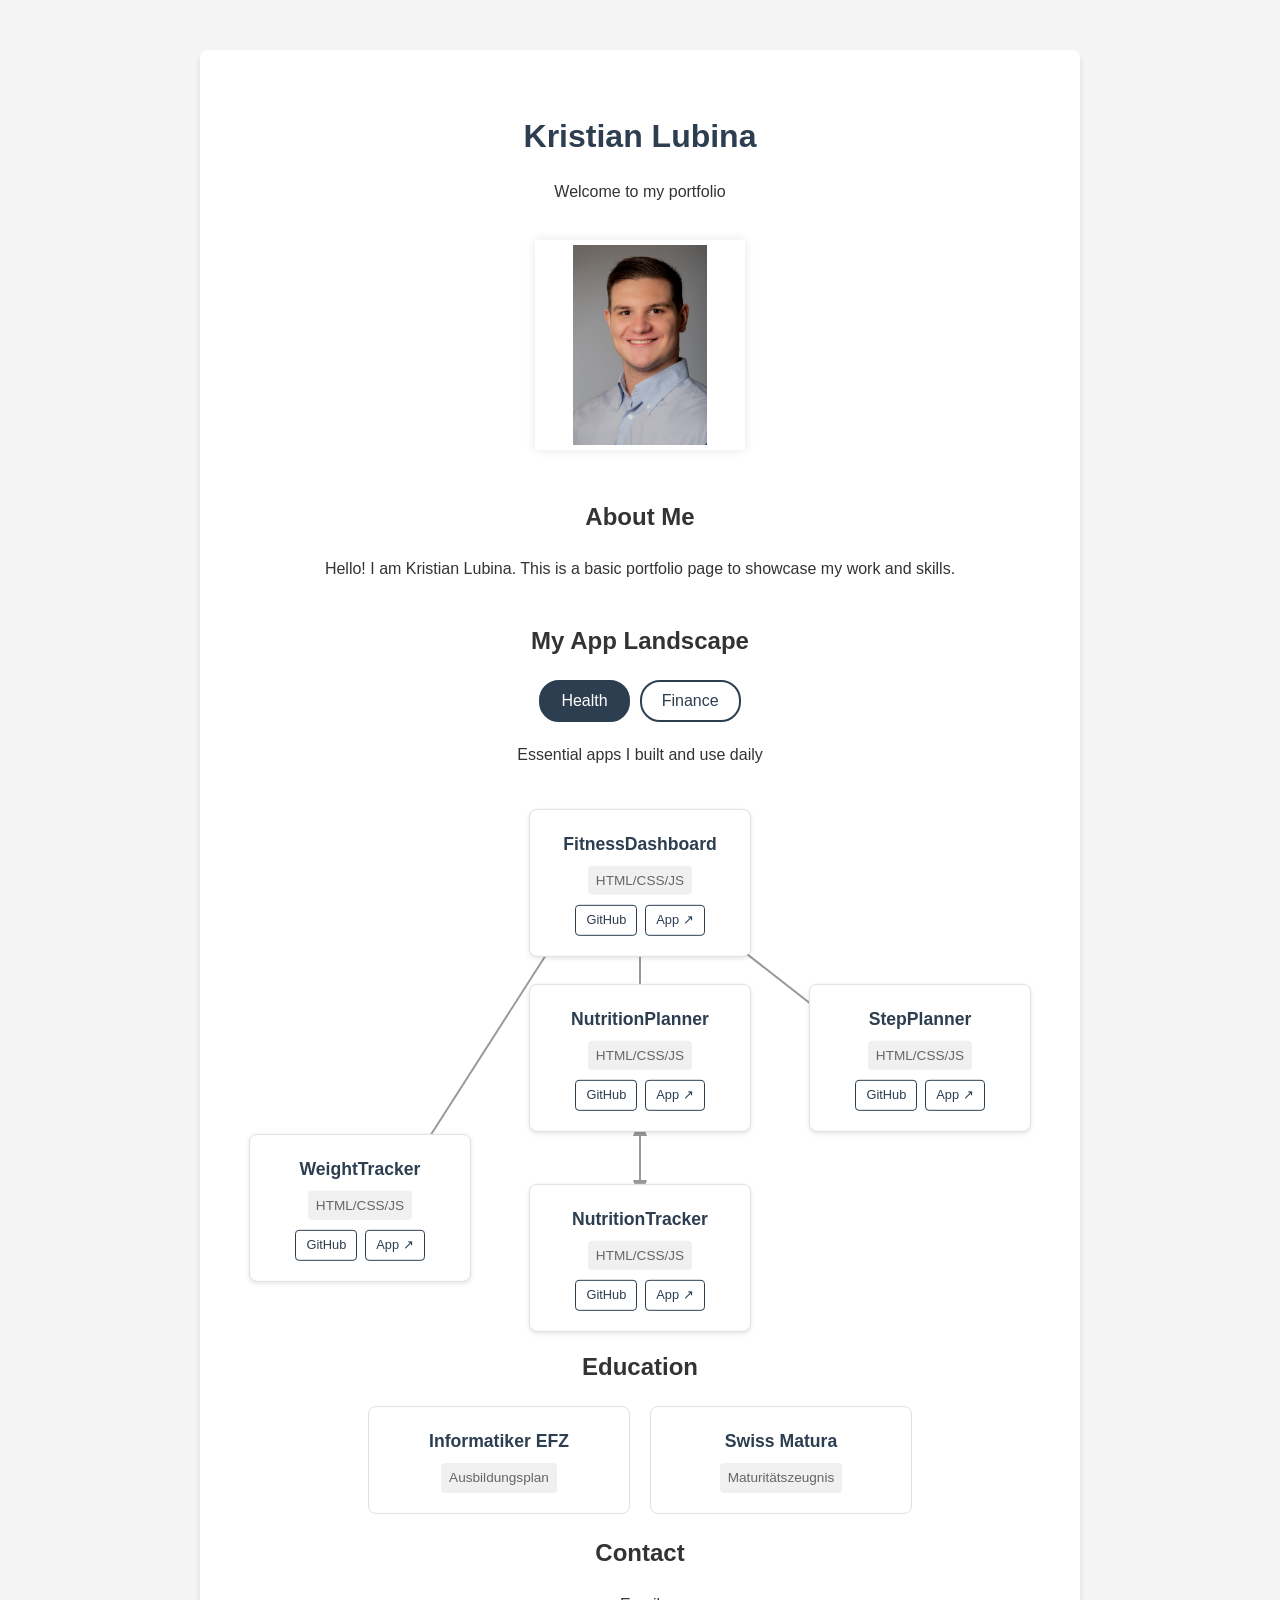
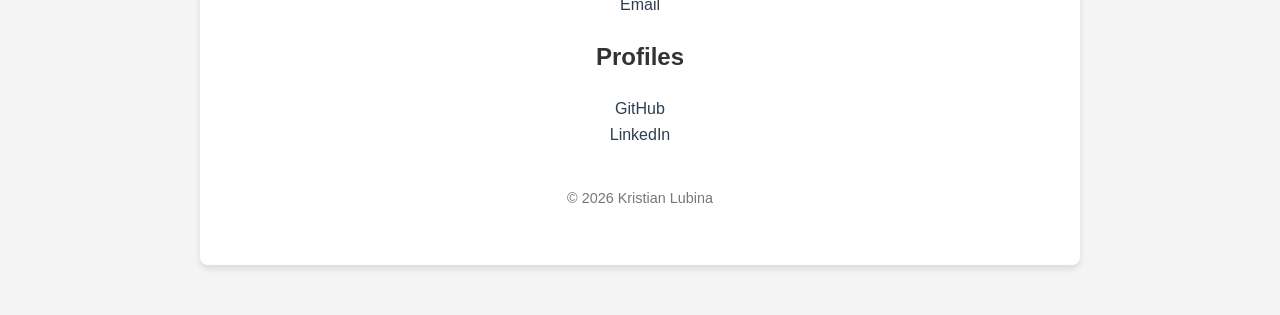
==== index.html @ 51b6e5b3 "Add card link buttons and styles Replace anchor-wrapped app cards with static .app-card containers a" ====
<!DOCTYPE html>
<html lang="en">

<head>
    <meta charset="UTF-8">
    <meta name="viewport" content="width=device-width, initial-scale=1.0">
    <title>Kristian Lubina - Portfolio</title>
    <link rel="stylesheet" href="style.css">
</head>

<body>

    <div class="container">
        <header>
            <h1>Kristian Lubina</h1>
            <p>Welcome to my portfolio</p>
        </header>

        <img src="Kristian Lubina.jpg" alt="Kristian Lubina" class="profile-img">

        <section class="content">
            <h2>About Me</h2>
            <p>
                Hello! I am Kristian Lubina. This is a basic portfolio page to showcase my work and skills.
            </p>
        </section>

        <section class="app-landscape">
            <h2>My App Landscape</h2>

            <!-- Toggle Buttons -->
            <div class="landscape-toggle">
                <button class="toggle-btn active" onclick="switchLandscape('health')">Health</button>
                <button class="toggle-btn" onclick="switchLandscape('finance')">Finance</button>
            </div>

            <!-- Health Landscape -->
            <div id="health-landscape" class="landscape-content active">
                <p>Essential apps I built and use daily</p>
                <div class="app-network-map">
                    <svg class="network-lines" width="100%" height="100%" xmlns="http://www.w3.org/2000/svg">
                        <defs>
                            <marker id="arrowhead" markerWidth="10" markerHeight="7" refX="9" refY="3.5" orient="auto">
                                <polygon points="0 0, 10 3.5, 0 7" fill="#999" />
                            </marker>
                            <marker id="arrowhead-reverse" markerWidth="10" markerHeight="7" refX="1" refY="3.5"
                                orient="auto">
                                <polygon points="10 0, 0 3.5, 10 7" fill="#999" />
                            </marker>
                        </defs>
                        <!-- WeightTracker (Left Bottom) to FitnessDashboard (Top Center) -->
                        <line x1="20%" y1="75%" x2="40%" y2="25%" stroke="#999" stroke-width="2"
                            marker-end="url(#arrowhead)" />

                        <!-- NutritionTracker (Center Bottom) to NutritionPlanner (Center Middle) -->
                        <line x1="50%" y1="78%" x2="50%" y2="62%" stroke="#999" stroke-width="2"
                            marker-start="url(#arrowhead-reverse)" marker-end="url(#arrowhead)" />

                        <!-- NutritionPlanner (Center Middle) to FitnessDashboard (Top Center) -->
                        <line x1="50%" y1="40%" x2="50%" y2="25%" stroke="#999" stroke-width="2"
                            marker-end="url(#arrowhead)" />

                        <!-- StepPlanner (Right Middle) to FitnessDashboard (Top Center) -->
                        <line x1="80%" y1="50%" x2="60%" y2="25%" stroke="#999" stroke-width="2"
                            marker-end="url(#arrowhead)" />
                    </svg>

                    <div class="app-card pos-fitness">
                        <h3>FitnessDashboard</h3>
                        <span>HTML/CSS/JS</span>
                        <div class="card-links">
                            <a href="https://github.com/KLubina/FitnessDashboard" target="_blank">GitHub</a>
                            <a href="https://klubina.github.io/FitnessDashboard/" target="_blank">App ↗</a>
                        </div>
                    </div>
                    <div class="app-card pos-nutrition-planner">
                        <h3>NutritionPlanner</h3>
                        <span>HTML/CSS/JS</span>
                        <div class="card-links">
                            <a href="https://github.com/KLubina/NutritionPlanner" target="_blank">GitHub</a>
                            <a href="https://klubina.github.io/NutritionPlanner/" target="_blank">App ↗</a>
                        </div>
                    </div>
                    <div class="app-card pos-step-planner">
                        <h3>StepPlanner</h3>
                        <span>HTML/CSS/JS</span>
                        <div class="card-links">
                            <a href="https://github.com/KLubina/StepPlanner" target="_blank">GitHub</a>
                            <a href="https://klubina.github.io/StepPlanner/" target="_blank">App ↗</a>
                        </div>
                    </div>
                    <div class="app-card pos-weight-tracker">
                        <h3>WeightTracker</h3>
                        <span>HTML/CSS/JS</span>
                        <div class="card-links">
                            <a href="https://github.com/KLubina/WeightTracker" target="_blank">GitHub</a>
                            <a href="https://klubina.github.io/WeightTracker/" target="_blank">App ↗</a>
                        </div>
                    </div>
                    <div class="app-card pos-nutrition-tracker">
                        <h3>NutritionTracker</h3>
                        <span>HTML/CSS/JS</span>
                        <div class="card-links">
                            <a href="https://github.com/KLubina/NutritionTracker" target="_blank">GitHub</a>
                            <a href="https://klubina.github.io/NutritionTracker/" target="_blank">App ↗</a>
                        </div>
                    </div>
                </div>
            </div>

            <!-- Finance Landscape -->
            <div id="finance-landscape" class="landscape-content">
                <p>Coming soon...</p>
                <div class="app-network-map">
                    <!-- Placeholder map for Finance -->
                    <div class="finance-placeholder" style="text-align: center; padding-top: 100px;">
                        <p>Finance apps will be displayed here.</p>
                    </div>
                </div>
            </div>

        </section>

        <script>
            function switchLandscape(type) {
                // Update buttons
                const buttons = document.querySelectorAll('.toggle-btn');
                buttons.forEach(btn => btn.classList.remove('active'));

                // Find the clicked button based on the text or some other attribute if needed, 
                // but since we pass 'type', we can just find which button triggered it.
                // A simpler way is to use event.target if passed, but let's just update all content first.

                // Update content visibility
                document.querySelectorAll('.landscape-content').forEach(content => {
                    content.classList.remove('active');
                });

                if (type === 'health') {
                    document.getElementById('health-landscape').classList.add('active');
                    buttons[0].classList.add('active'); // First button is Health
                } else if (type === 'finance') {
                    document.getElementById('finance-landscape').classList.add('active');
                    buttons[1].classList.add('active'); // Second button is Finance
                }
            }
        </script>

        <section class="education">
            <h2>Education</h2>
            <div class="apps-grid">
                <a href="efz.html" target="_blank" class="app-card">
                    <h3>Informatiker EFZ</h3>
                    <span>Ausbildungsplan</span>
                </a>
                <a href="matura.html" target="_blank" class="app-card">
                    <h3>Swiss Matura</h3>
                    <span>Maturitätszeugnis</span>
                </a>
            </div>
        </section>

        <section class="contact">
            <h2>Contact</h2>
            <p>
                <a href="mailto:lubina.kristian@outlook.com">Email</a>
            </p>
        </section>

        <section class="profiles">
            <h2>Profiles</h2>
            <p>
                <a href="https://github.com/KLubina" target="_blank">GitHub</a><br>
                <a href="https://www.linkedin.com/in/kristian-lubina/" target="_blank">LinkedIn</a>
            </p>
        </section>

        <footer>
            <p>&copy; 2026 Kristian Lubina</p>
        </footer>
    </div>

</body>

</html>
---- style.css ----
body {
  font-family: "Segoe UI", Tahoma, Geneva, Verdana, sans-serif;
  margin: 0;
  padding: 0;
  box-sizing: border-box;
  background-color: #f4f4f4;
  color: #333;
  line-height: 1.6;
}

.container {
  max-width: 800px;
  margin: 50px auto;
  background: white;
  padding: 40px;
  border-radius: 8px;
  box-shadow: 0 4px 6px rgba(0, 0, 0, 0.1);
  text-align: center;
}

header h1 {
  margin-bottom: 10px;
  color: #2c3e50;
}

.profile-img {
  width: 200px;
  height: 200px;
  object-fit: contain;
  margin: 20px 0;
  border: 5px solid #fff;
  box-shadow: 0 0 10px rgba(0, 0, 0, 0.1);
}

.content {
  margin-top: 20px;
}

.contact {
  margin-top: 20px;
}

.profiles {
  margin-top: 20px;
}

.contact a,
.profiles a {
  color: #2c3e50;
  text-decoration: none;
}

.contact a:hover,
.profiles a:hover {
  text-decoration: underline;
}

footer {
  margin-top: 40px;
  font-size: 0.9em;
  color: #777;
}

/* App Landscape Styles */
.app-landscape,
.education {
  margin-top: 40px;
}

.apps-grid {
  display: flex;
  flex-wrap: wrap;
  justify-content: center;
  gap: 20px;
  margin-top: 20px;
}

.app-card {
  background: #fff;
  border: 1px solid #e0e0e0;
  border-radius: 8px;
  padding: 20px;
  width: 220px;
  text-decoration: none;
  color: inherit;
  transition:
    transform 0.2s,
    box-shadow 0.2s;
  display: flex;
  flex-direction: column;
  align-items: center;
  justify-content: center;
}

.app-card h3 {
  margin: 0 0 8px 0;
  font-size: 1.1em;
  color: #2c3e50;
}

.app-card span {
  font-size: 0.85em;
  color: #666;
  background-color: #f0f0f0;
  padding: 4px 8px;
  border-radius: 4px;
}

.card-links {
  display: flex;
  gap: 8px;
  margin-top: 10px;
}

.card-links a {
  font-size: 0.8em;
  padding: 4px 10px;
  border-radius: 4px;
  text-decoration: none;
  border: 1px solid #2c3e50;
  color: #2c3e50;
  transition: background-color 0.2s, color 0.2s;
}

.card-links a:hover {
  background-color: #2c3e50;
  color: white;
}

/* Network Map Styles */
.app-network-map {
  position: relative;
  width: 100%;
  height: 500px; /* Fixed height for absolute positioning on desktop */
  margin: 40px auto;
}

.network-lines {
  position: absolute;
  top: 0;
  left: 0;
  width: 100%;
  height: 100%;
  z-index: 1;
  pointer-events: none;
}

/* Override app-card position for map context only */
.app-network-map .app-card {
  position: absolute;
  z-index: 2;
  width: 180px; /* Slightly smaller to fit layout */
  background: white; /* Important to hide lines behind */
  box-shadow: 0 2px 5px rgba(0, 0, 0, 0.1);
}

.pos-fitness {
  top: 15%;
  left: 50%;
  transform: translate(-50%, -50%);
}

.pos-nutrition-planner {
  top: 50%;
  left: 50%;
  transform: translate(-50%, -50%);
}

.pos-step-planner {
  top: 50%;
  left: 85%;
  transform: translate(-50%, -50%);
}

.pos-weight-tracker {
  top: 80%;
  left: 15%;
  transform: translate(-50%, -50%);
}

.pos-nutrition-tracker {
  top: 90%;
  left: 50%;
  transform: translate(-50%, -50%);
}

/* Toggle Controls */
.landscape-toggle {
  display: flex;
  justify-content: center;
  gap: 10px;
  margin-bottom: 20px;
}

.toggle-btn {
  padding: 10px 20px;
  border: 2px solid #2c3e50;
  background-color: transparent;
  color: #2c3e50;
  font-size: 1rem;
  cursor: pointer;
  border-radius: 20px;
  transition: all 0.3s ease;
}

.toggle-btn:hover {
  background-color: #f0f0f0;
}

.toggle-btn.active {
  background-color: #2c3e50;
  color: white;
}

/* Landscape Content Visibility */
.landscape-content {
  display: none;
  animation: fadeIn 0.5s;
}

.landscape-content.active {
  display: block;
}

@keyframes fadeIn {
  from {
    opacity: 0;
  }
  to {
    opacity: 1;
  }
}

/* Mobile Responsive Adjustments */
@media (max-width: 768px) {
  .app-network-map {
    height: auto;
    display: flex;
    flex-direction: column;
    gap: 20px;
    align-items: center;
  }

  .network-lines {
    display: none;
  }

  .app-network-map .app-card {
    position: static;
    transform: none;
    width: 100%;
    max-width: 280px;
  }
}
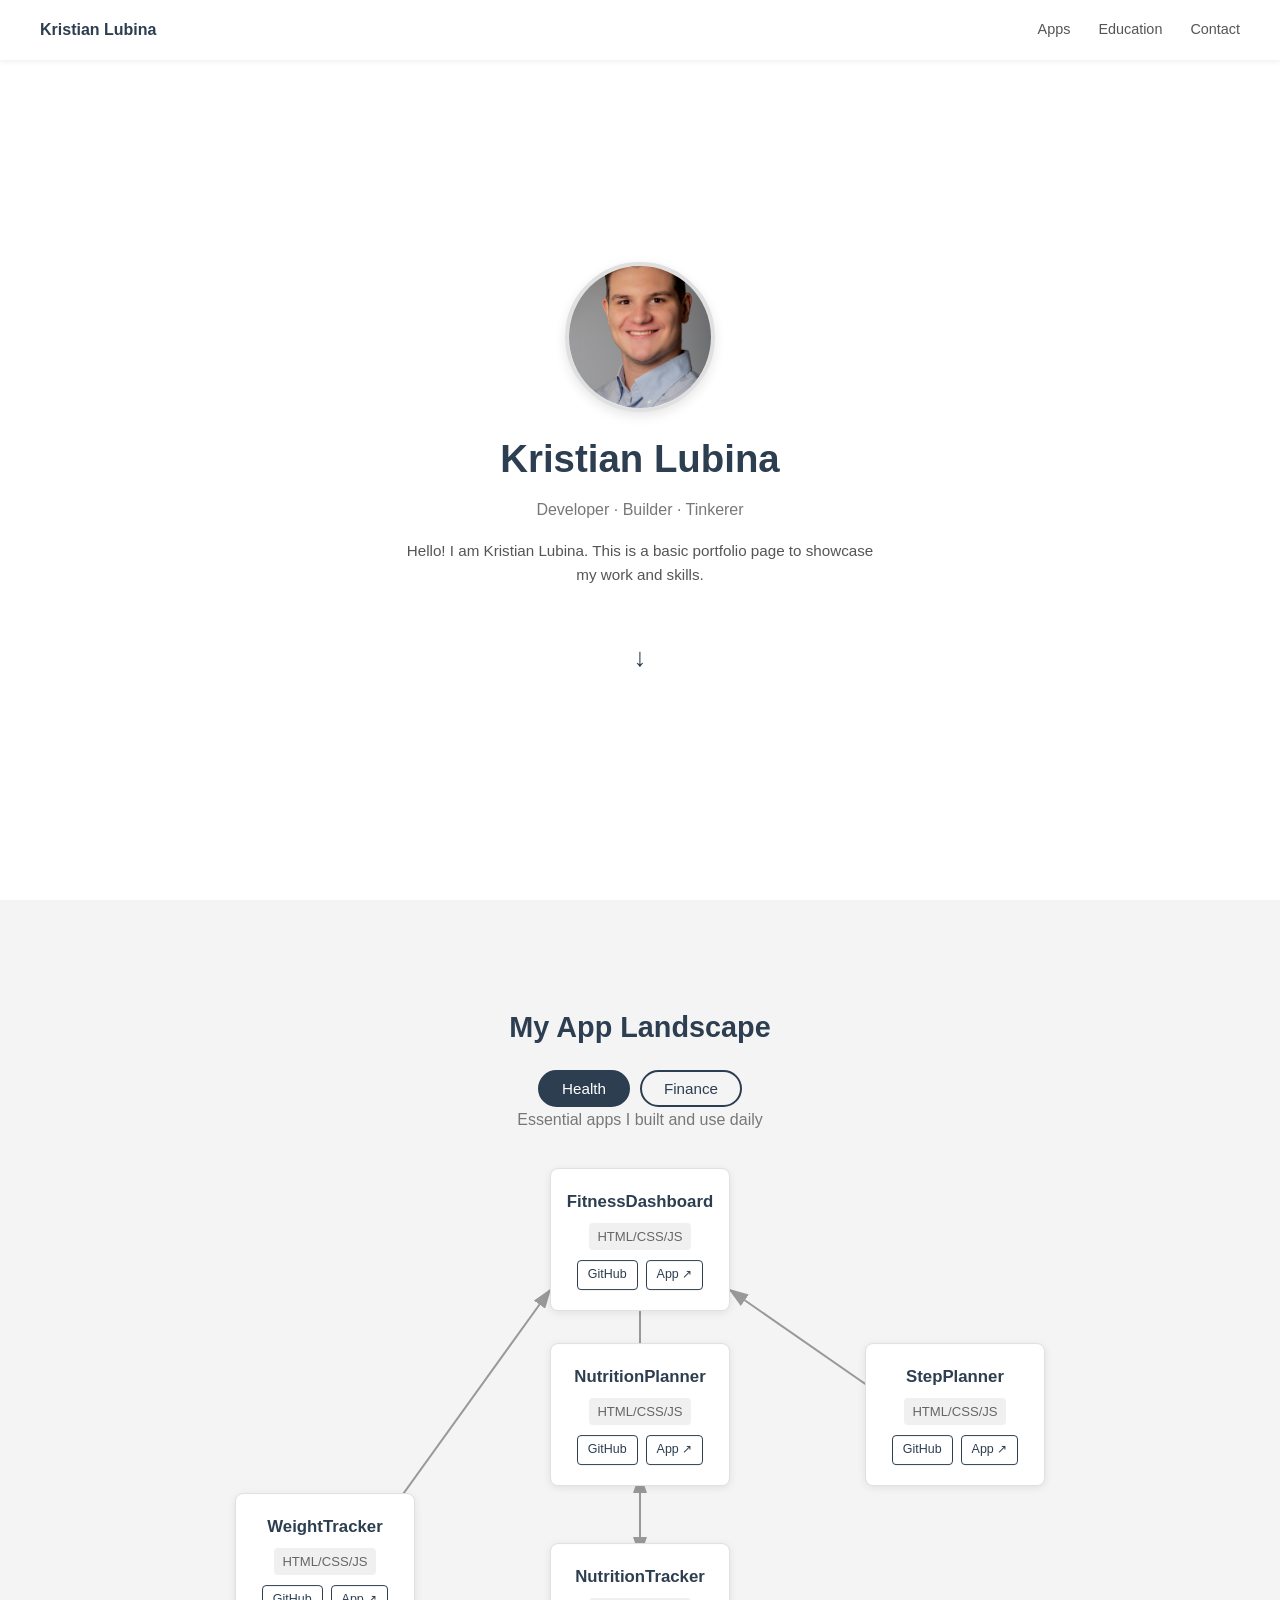
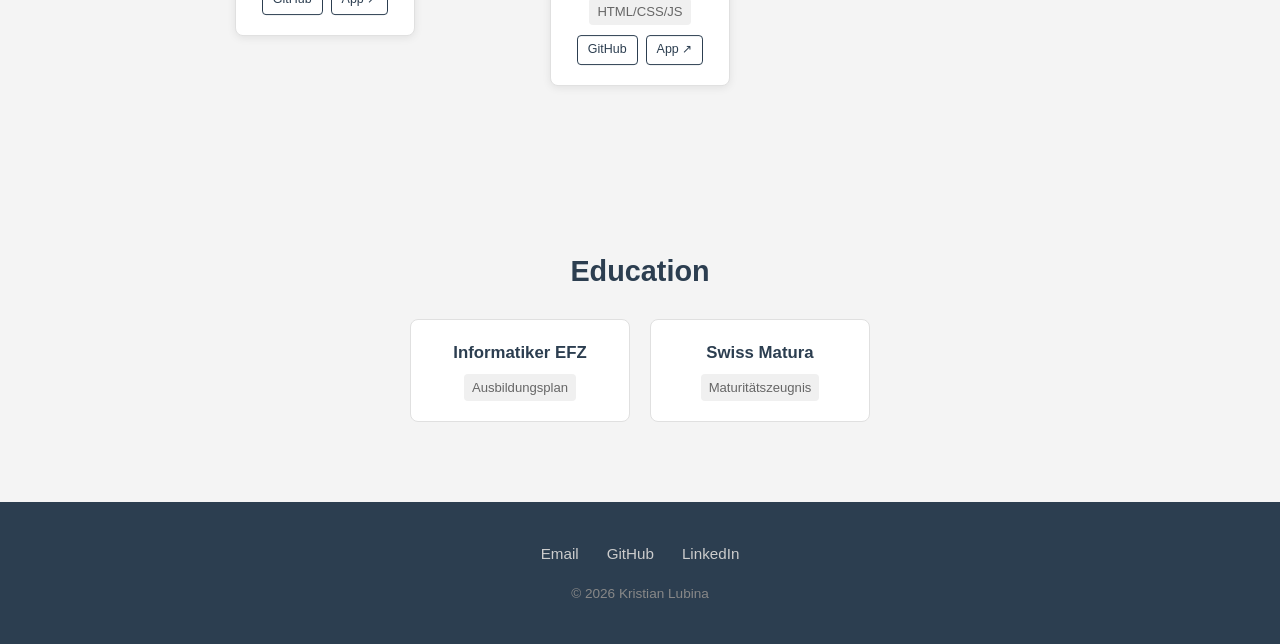
==== commit bff5021f: "Add navbar/hero layout, module GitHub links Restructure index.html to introduce a fixed navbar, hero" ====
--- a/index.html
+++ b/index.html
@@ -6,29 +6,36 @@
     <meta name="viewport" content="width=device-width, initial-scale=1.0">
     <title>Kristian Lubina - Portfolio</title>
     <link rel="stylesheet" href="style.css">
+    <link rel="icon" type="image/jpeg" href="kristian-lubina.jpg">
 </head>
 
 <body>
 
-    <div class="container">
-        <header>
-            <h1>Kristian Lubina</h1>
-            <p>Welcome to my portfolio</p>
-        </header>
+    <!-- Fixed Navbar -->
+    <nav class="navbar">
+        <span class="nav-brand">Kristian Lubina</span>
+        <div class="nav-links">
+            <a href="#apps">Apps</a>
+            <a href="#education">Education</a>
+            <a href="#contact">Contact</a>
+        </div>
+    </nav>
 
-        <img src="Kristian Lubina.jpg" alt="Kristian Lubina" class="profile-img">
+    <!-- Hero Section -->
+    <section class="hero" id="hero">
+        <img src="kristian-lubina.jpg" alt="Kristian Lubina" class="profile-img">
+        <h1>Kristian Lubina</h1>
+        <p class="hero-tagline">Developer · Builder · Tinkerer</p>
+        <p class="hero-about">Hello! I am Kristian Lubina. This is a basic portfolio page to showcase my work and
+            skills.</p>
+        <a href="#apps" class="scroll-down" aria-label="Scroll to apps">&#8595;</a>
+    </section>
 
-        <section class="content">
-            <h2>About Me</h2>
-            <p>
-                Hello! I am Kristian Lubina. This is a basic portfolio page to showcase my work and skills.
-            </p>
-        </section>
-
-        <section class="app-landscape">
+    <!-- Apps Section -->
+    <section class="section" id="apps">
+        <div class="section-inner">
             <h2>My App Landscape</h2>
 
-            <!-- Toggle Buttons -->
             <div class="landscape-toggle">
                 <button class="toggle-btn active" onclick="switchLandscape('health')">Health</button>
                 <button class="toggle-btn" onclick="switchLandscape('finance')">Finance</button>
@@ -36,7 +43,7 @@
 
             <!-- Health Landscape -->
             <div id="health-landscape" class="landscape-content active">
-                <p>Essential apps I built and use daily</p>
+                <p class="section-sub">Essential apps I built and use daily</p>
                 <div class="app-network-map">
                     <svg class="network-lines" width="100%" height="100%" xmlns="http://www.w3.org/2000/svg">
                         <defs>
@@ -48,19 +55,12 @@
                                 <polygon points="10 0, 0 3.5, 10 7" fill="#999" />
                             </marker>
                         </defs>
-                        <!-- WeightTracker (Left Bottom) to FitnessDashboard (Top Center) -->
                         <line x1="20%" y1="75%" x2="40%" y2="25%" stroke="#999" stroke-width="2"
                             marker-end="url(#arrowhead)" />
-
-                        <!-- NutritionTracker (Center Bottom) to NutritionPlanner (Center Middle) -->
                         <line x1="50%" y1="78%" x2="50%" y2="62%" stroke="#999" stroke-width="2"
                             marker-start="url(#arrowhead-reverse)" marker-end="url(#arrowhead)" />
-
-                        <!-- NutritionPlanner (Center Middle) to FitnessDashboard (Top Center) -->
                         <line x1="50%" y1="40%" x2="50%" y2="25%" stroke="#999" stroke-width="2"
                             marker-end="url(#arrowhead)" />
-
-                        <!-- StepPlanner (Right Middle) to FitnessDashboard (Top Center) -->
                         <line x1="80%" y1="50%" x2="60%" y2="25%" stroke="#999" stroke-width="2"
                             marker-end="url(#arrowhead)" />
                     </svg>
@@ -110,43 +110,20 @@
 
             <!-- Finance Landscape -->
             <div id="finance-landscape" class="landscape-content">
-                <p>Coming soon...</p>
+                <p class="section-sub">Coming soon...</p>
                 <div class="app-network-map">
-                    <!-- Placeholder map for Finance -->
-                    <div class="finance-placeholder" style="text-align: center; padding-top: 100px;">
+                    <div class="finance-placeholder">
                         <p>Finance apps will be displayed here.</p>
                     </div>
                 </div>
             </div>
 
-        </section>
+        </div>
+    </section>
 
-        <script>
-            function switchLandscape(type) {
-                // Update buttons
-                const buttons = document.querySelectorAll('.toggle-btn');
-                buttons.forEach(btn => btn.classList.remove('active'));
-
-                // Find the clicked button based on the text or some other attribute if needed, 
-                // but since we pass 'type', we can just find which button triggered it.
-                // A simpler way is to use event.target if passed, but let's just update all content first.
-
-                // Update content visibility
-                document.querySelectorAll('.landscape-content').forEach(content => {
-                    content.classList.remove('active');
-                });
-
-                if (type === 'health') {
-                    document.getElementById('health-landscape').classList.add('active');
-                    buttons[0].classList.add('active'); // First button is Health
-                } else if (type === 'finance') {
-                    document.getElementById('finance-landscape').classList.add('active');
-                    buttons[1].classList.add('active'); // Second button is Finance
-                }
-            }
-        </script>
-
-        <section class="education">
+    <!-- Education Section -->
+    <section class="section" id="education">
+        <div class="section-inner">
             <h2>Education</h2>
             <div class="apps-grid">
                 <a href="efz.html" target="_blank" class="app-card">
@@ -158,27 +135,61 @@
                     <span>Maturitätszeugnis</span>
                 </a>
             </div>
-        </section>
+        </div>
+    </section>
 
-        <section class="contact">
-            <h2>Contact</h2>
-            <p>
+    <!-- Footer -->
+    <footer class="footer" id="contact">
+        <div class="footer-inner">
+            <div class="footer-links">
                 <a href="mailto:lubina.kristian@outlook.com">Email</a>
-            </p>
-        </section>
+                <a href="https://github.com/KLubina" target="_blank">GitHub</a>
+                <a href="https://www.linkedin.com/in/kristian-lubina/" target="_blank">LinkedIn</a>
+            </div>
+            <p class="footer-copy">&copy; 2026 Kristian Lubina</p>
+        </div>
+    </footer>
 
-        <section class="profiles">
-            <h2>Profiles</h2>
-            <p>
-                <a href="https://github.com/KLubina" target="_blank">GitHub</a><br>
-                <a href="https://www.linkedin.com/in/kristian-lubina/" target="_blank">LinkedIn</a>
-            </p>
-        </section>
+    <script>
+        document.querySelectorAll('a[href^="#"]').forEach(anchor => {
+            anchor.addEventListener('click', function (e) {
+                const target = document.querySelector(this.getAttribute('href'));
+                if (target) {
+                    e.preventDefault();
+                    target.scrollIntoView({ behavior: 'smooth' });
+                }
+            });
+        });
 
-        <footer>
-            <p>&copy; 2026 Kristian Lubina</p>
-        </footer>
-    </div>
+        let lastScroll = 0;
+        window.addEventListener('scroll', () => {
+            const navbar = document.querySelector('.navbar');
+            const current = window.scrollY;
+            if (current <= 60) {
+                navbar.classList.remove('hidden');
+            } else if (current > lastScroll) {
+                navbar.classList.add('hidden');
+            } else {
+                navbar.classList.remove('hidden');
+            }
+            lastScroll = current;
+        });
+
+        function switchLandscape(type) {
+            const buttons = document.querySelectorAll('.toggle-btn');
+            buttons.forEach(btn => btn.classList.remove('active'));
+            document.querySelectorAll('.landscape-content').forEach(content => {
+                content.classList.remove('active');
+            });
+            if (type === 'health') {
+                document.getElementById('health-landscape').classList.add('active');
+                buttons[0].classList.add('active');
+            } else if (type === 'finance') {
+                document.getElementById('finance-landscape').classList.add('active');
+                buttons[1].classList.add('active');
+            }
+        }
+    </script>
 
 </body>
 
--- a/style.css
+++ b/style.css
@@ -1,78 +1,171 @@
+/* =====================
+   Base
+   ===================== */
+*,
+*::before,
+*::after {
+  box-sizing: border-box;
+}
+
+html {
+  scroll-behavior: smooth;
+}
+
 body {
   font-family: "Segoe UI", Tahoma, Geneva, Verdana, sans-serif;
   margin: 0;
   padding: 0;
-  box-sizing: border-box;
   background-color: #f4f4f4;
   color: #333;
   line-height: 1.6;
 }
 
-.container {
-  max-width: 800px;
-  margin: 50px auto;
-  background: white;
-  padding: 40px;
-  border-radius: 8px;
-  box-shadow: 0 4px 6px rgba(0, 0, 0, 0.1);
+/* =====================
+   Navbar
+   ===================== */
+.navbar {
+  position: fixed;
+  top: 0;
+  left: 0;
+  right: 0;
+  z-index: 100;
+  display: flex;
+  align-items: center;
+  justify-content: space-between;
+  padding: 0 40px;
+  height: 60px;
+  background: rgba(255, 255, 255, 0.95);
+  backdrop-filter: blur(6px);
+  box-shadow: 0 1px 6px rgba(0, 0, 0, 0.08);
+  transition: transform 0.3s ease;
+}
+
+.navbar.hidden {
+  transform: translateY(-100%);
+}
+
+.nav-brand {
+  font-weight: 600;
+  color: #2c3e50;
+  font-size: 1rem;
+}
+
+.nav-links {
+  display: flex;
+  gap: 28px;
+}
+
+.nav-links a {
+  text-decoration: none;
+  color: #555;
+  font-size: 0.9rem;
+  transition: color 0.2s;
+}
+
+.nav-links a:hover {
+  color: #2c3e50;
+}
+
+/* =====================
+   Hero
+   ===================== */
+.hero {
+  min-height: 100vh;
+  display: flex;
+  flex-direction: column;
+  align-items: center;
+  justify-content: center;
   text-align: center;
-}
-
-header h1 {
-  margin-bottom: 10px;
-  color: #2c3e50;
+  background: #fff;
+  padding: 80px 20px 40px;
+}
+
+.hero h1 {
+  margin: 16px 0 8px;
+  font-size: 2.4rem;
+  color: #2c3e50;
+}
+
+.hero-tagline {
+  color: #777;
+  font-size: 1rem;
+  margin: 0 0 16px;
+}
+
+.hero-about {
+  color: #555;
+  font-size: 0.95rem;
+  max-width: 480px;
+  margin: 0 0 40px;
 }
 
 .profile-img {
-  width: 200px;
-  height: 200px;
-  object-fit: contain;
-  margin: 20px 0;
-  border: 5px solid #fff;
-  box-shadow: 0 0 10px rgba(0, 0, 0, 0.1);
-}
-
-.content {
-  margin-top: 20px;
-}
-
-.contact {
-  margin-top: 20px;
-}
-
-.profiles {
-  margin-top: 20px;
-}
-
-.contact a,
-.profiles a {
+  width: 150px;
+  height: 150px;
+  object-fit: cover;
+  border-radius: 50%;
+  border: 4px solid #e0e0e0;
+  box-shadow: 0 4px 12px rgba(0, 0, 0, 0.1);
+}
+
+.scroll-down {
+  display: inline-block;
+  font-size: 1.6rem;
   color: #2c3e50;
   text-decoration: none;
-}
-
-.contact a:hover,
-.profiles a:hover {
-  text-decoration: underline;
-}
-
-footer {
-  margin-top: 40px;
-  font-size: 0.9em;
+  animation: bounce 1.8s infinite;
+  margin-top: 10px;
+}
+
+@keyframes bounce {
+  0%,
+  100% {
+    transform: translateY(0);
+  }
+  50% {
+    transform: translateY(8px);
+  }
+}
+
+/* =====================
+   Sections
+   ===================== */
+.section {
+  padding: 80px 20px;
+  background: #f4f4f4;
+}
+
+.section-alt {
+  background: #fff;
+}
+
+.section-inner {
+  max-width: 900px;
+  margin: 0 auto;
+  text-align: center;
+}
+
+.section-inner h2 {
+  font-size: 1.8rem;
+  color: #2c3e50;
+  margin-bottom: 8px;
+}
+
+.section-sub {
   color: #777;
-}
-
-/* App Landscape Styles */
-.app-landscape,
-.education {
-  margin-top: 40px;
-}
-
+  margin-top: 0;
+  margin-bottom: 0;
+}
+
+/* =====================
+   App Cards
+   ===================== */
 .apps-grid {
   display: flex;
   flex-wrap: wrap;
   justify-content: center;
   gap: 20px;
-  margin-top: 20px;
+  margin-top: 24px;
 }
 
 .app-card {
@@ -92,17 +185,22 @@
   justify-content: center;
 }
 
+.app-card:hover {
+  transform: translateY(-3px);
+  box-shadow: 0 6px 16px rgba(0, 0, 0, 0.1);
+}
+
 .app-card h3 {
-  margin: 0 0 8px 0;
-  font-size: 1.1em;
+  margin: 0 0 8px;
+  font-size: 1.05rem;
   color: #2c3e50;
 }
 
 .app-card span {
-  font-size: 0.85em;
+  font-size: 0.82em;
   color: #666;
   background-color: #f0f0f0;
-  padding: 4px 8px;
+  padding: 3px 8px;
   border-radius: 4px;
 }
 
@@ -113,13 +211,15 @@
 }
 
 .card-links a {
-  font-size: 0.8em;
+  font-size: 0.78em;
   padding: 4px 10px;
   border-radius: 4px;
   text-decoration: none;
   border: 1px solid #2c3e50;
   color: #2c3e50;
-  transition: background-color 0.2s, color 0.2s;
+  transition:
+    background-color 0.2s,
+    color 0.2s;
 }
 
 .card-links a:hover {
@@ -127,12 +227,14 @@
   color: white;
 }
 
-/* Network Map Styles */
+/* =====================
+   Network Map
+   ===================== */
 .app-network-map {
   position: relative;
   width: 100%;
-  height: 500px; /* Fixed height for absolute positioning on desktop */
-  margin: 40px auto;
+  height: 500px;
+  margin: 32px auto 0;
 }
 
 .network-lines {
@@ -145,13 +247,12 @@
   pointer-events: none;
 }
 
-/* Override app-card position for map context only */
 .app-network-map .app-card {
   position: absolute;
   z-index: 2;
-  width: 180px; /* Slightly smaller to fit layout */
-  background: white; /* Important to hide lines behind */
-  box-shadow: 0 2px 5px rgba(0, 0, 0, 0.1);
+  width: 180px;
+  background: white;
+  box-shadow: 0 2px 8px rgba(0, 0, 0, 0.08);
 }
 
 .pos-fitness {
@@ -159,48 +260,52 @@
   left: 50%;
   transform: translate(-50%, -50%);
 }
-
 .pos-nutrition-planner {
   top: 50%;
   left: 50%;
   transform: translate(-50%, -50%);
 }
-
 .pos-step-planner {
   top: 50%;
   left: 85%;
   transform: translate(-50%, -50%);
 }
-
 .pos-weight-tracker {
   top: 80%;
   left: 15%;
   transform: translate(-50%, -50%);
 }
-
 .pos-nutrition-tracker {
   top: 90%;
   left: 50%;
   transform: translate(-50%, -50%);
 }
 
-/* Toggle Controls */
+.finance-placeholder {
+  text-align: center;
+  padding-top: 100px;
+  color: #999;
+}
+
+/* =====================
+   Toggle
+   ===================== */
 .landscape-toggle {
   display: flex;
   justify-content: center;
   gap: 10px;
-  margin-bottom: 20px;
+  margin: 20px 0 0;
 }
 
 .toggle-btn {
-  padding: 10px 20px;
+  padding: 8px 22px;
   border: 2px solid #2c3e50;
   background-color: transparent;
   color: #2c3e50;
-  font-size: 1rem;
+  font-size: 0.95rem;
   cursor: pointer;
   border-radius: 20px;
-  transition: all 0.3s ease;
+  transition: all 0.25s ease;
 }
 
 .toggle-btn:hover {
@@ -212,10 +317,9 @@
   color: white;
 }
 
-/* Landscape Content Visibility */
 .landscape-content {
   display: none;
-  animation: fadeIn 0.5s;
+  animation: fadeIn 0.4s;
 }
 
 .landscape-content.active {
@@ -225,14 +329,69 @@
 @keyframes fadeIn {
   from {
     opacity: 0;
+    transform: translateY(6px);
   }
   to {
     opacity: 1;
-  }
-}
-
-/* Mobile Responsive Adjustments */
+    transform: translateY(0);
+  }
+}
+
+/* =====================
+   Footer
+   ===================== */
+.footer {
+  background: #2c3e50;
+  color: #ccc;
+  text-align: center;
+  padding: 40px 20px;
+}
+
+.footer-inner {
+  max-width: 900px;
+  margin: 0 auto;
+}
+
+.footer-links {
+  display: flex;
+  justify-content: center;
+  gap: 28px;
+  margin-bottom: 16px;
+}
+
+.footer-links a {
+  color: #ccc;
+  text-decoration: none;
+  font-size: 0.95rem;
+  transition: color 0.2s;
+}
+
+.footer-links a:hover {
+  color: #fff;
+}
+
+.footer-copy {
+  font-size: 0.85rem;
+  margin: 0;
+  color: #888;
+}
+
+/* =====================
+   Mobile
+   ===================== */
 @media (max-width: 768px) {
+  .navbar {
+    padding: 0 20px;
+  }
+
+  .nav-links {
+    gap: 16px;
+  }
+
+  .hero h1 {
+    font-size: 1.8rem;
+  }
+
   .app-network-map {
     height: auto;
     display: flex;
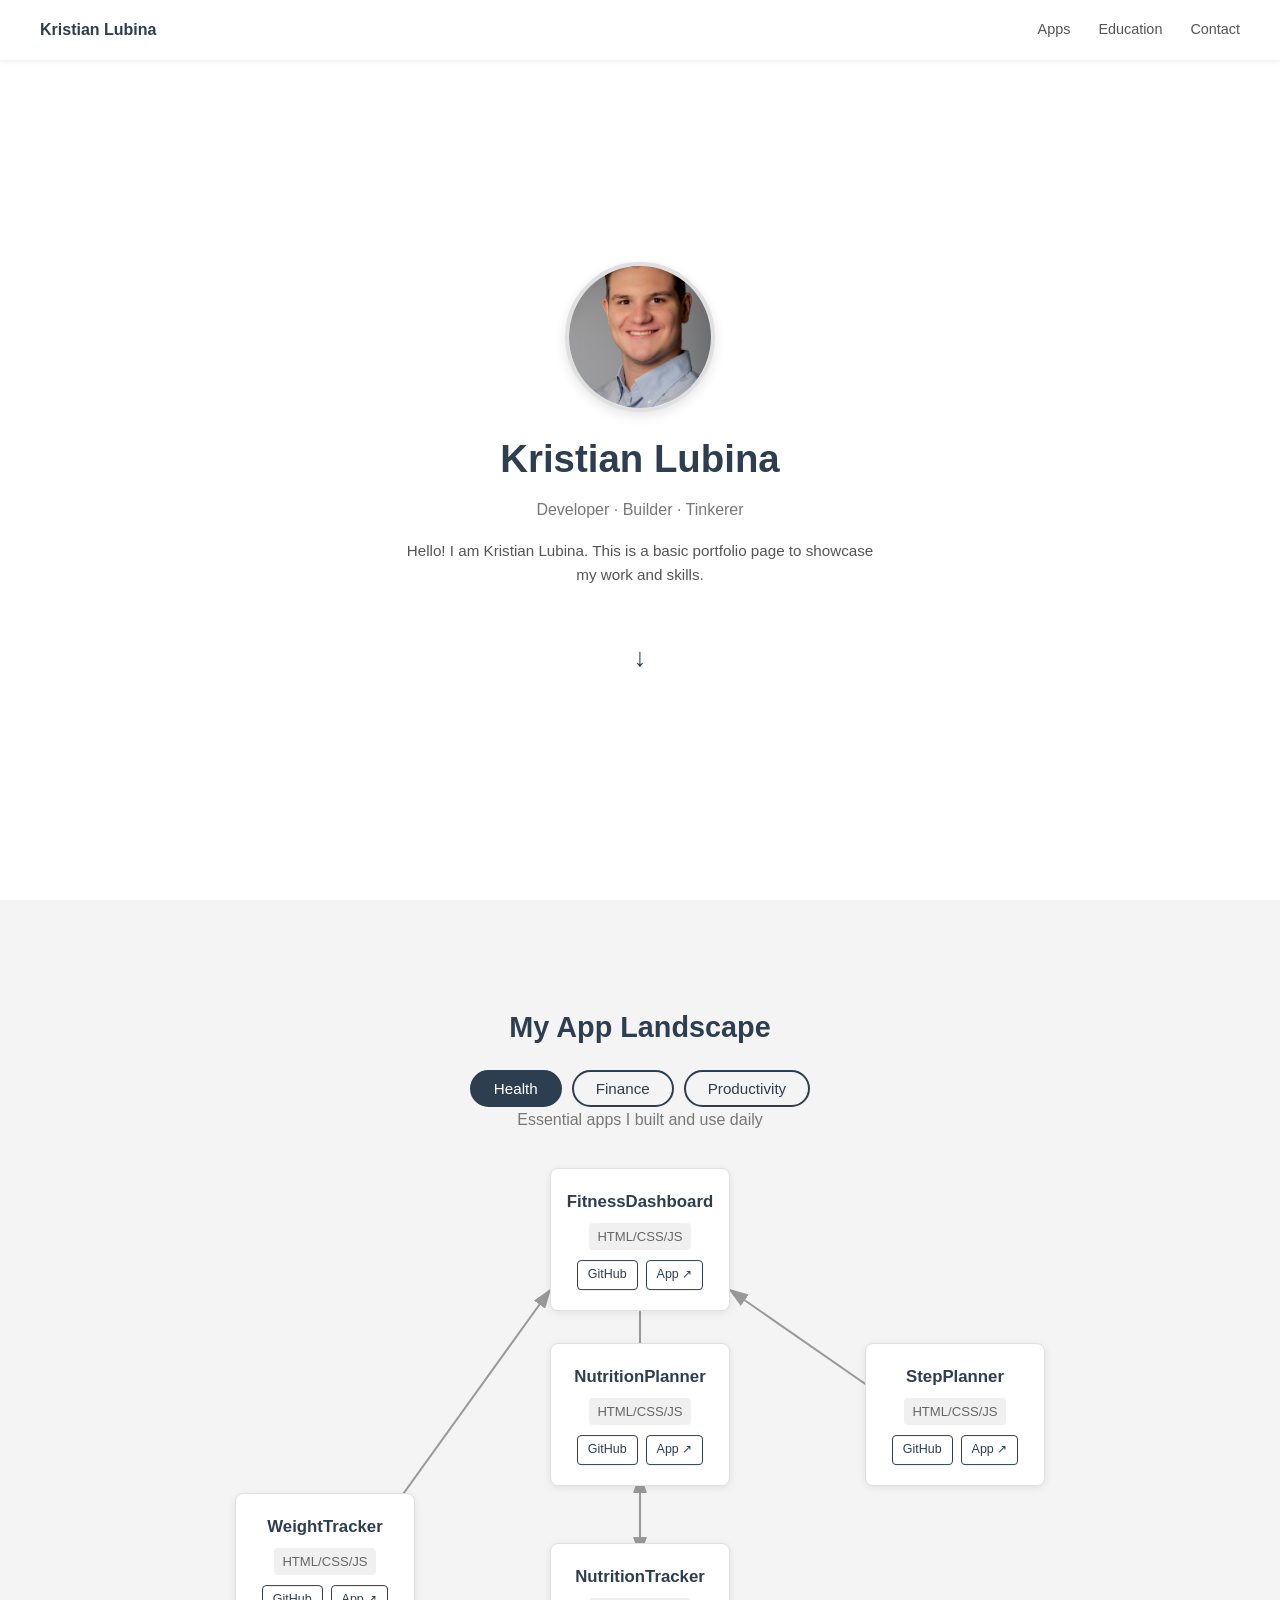
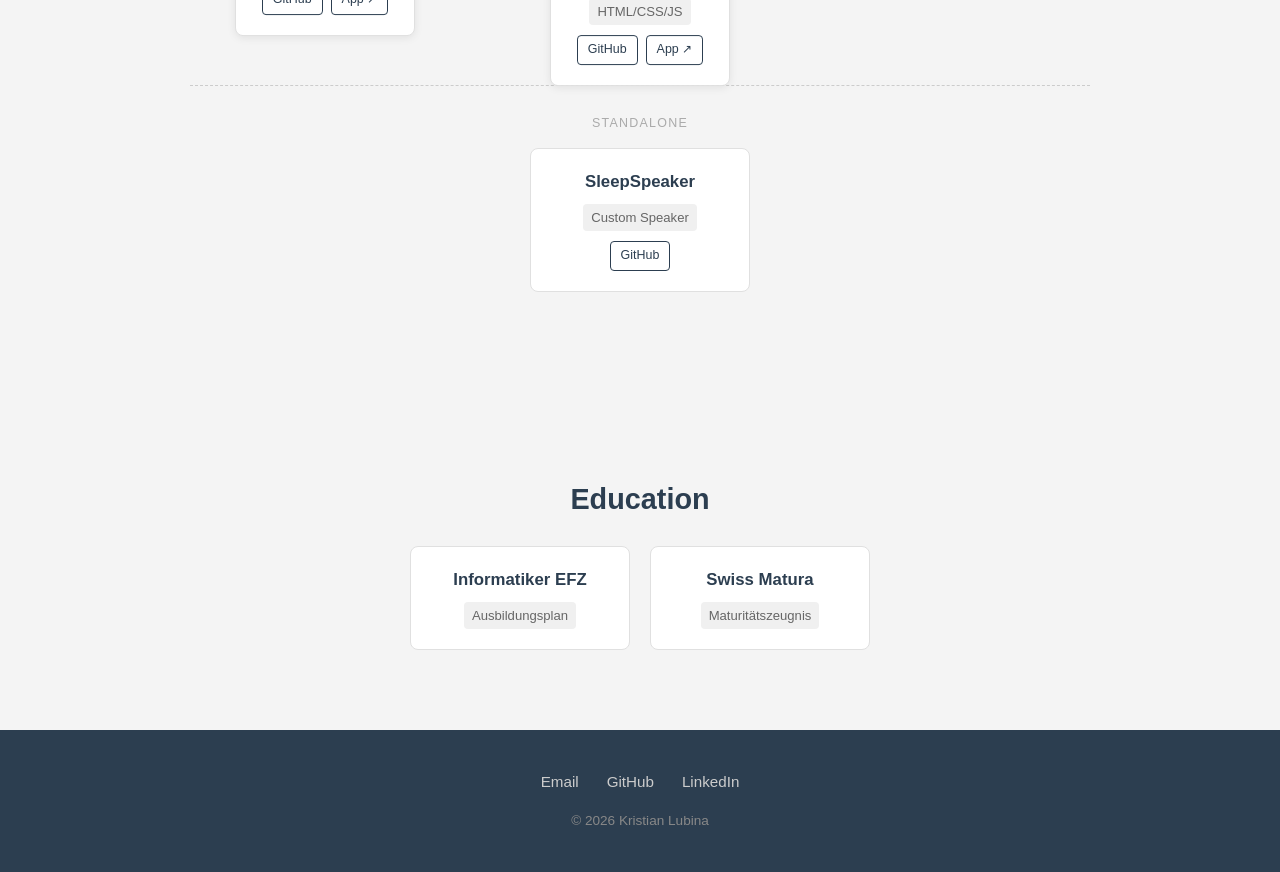
==== commit 00b41d78: "Add standalone app cards and CostTracker Add a VS Code Live Server port setting and introduce standa" ====
--- a/index.html
+++ b/index.html
@@ -4,7 +4,7 @@
 <head>
     <meta charset="UTF-8">
     <meta name="viewport" content="width=device-width, initial-scale=1.0">
-    <title>Kristian Lubina - Portfolio</title>
+    <title>Kristian Lubina</title>
     <link rel="stylesheet" href="style.css">
     <link rel="icon" type="image/jpeg" href="kristian-lubina.jpg">
 </head>
@@ -39,6 +39,7 @@
             <div class="landscape-toggle">
                 <button class="toggle-btn active" onclick="switchLandscape('health')">Health</button>
                 <button class="toggle-btn" onclick="switchLandscape('finance')">Finance</button>
+                <button class="toggle-btn" onclick="switchLandscape('productivity')">Productivity</button>
             </div>
 
             <!-- Health Landscape -->
@@ -106,14 +107,57 @@
                         </div>
                     </div>
                 </div>
+                <div class="standalone-apps">
+                    <p class="standalone-label">Standalone</p>
+                    <div class="standalone-grid">
+                        <div class="app-card">
+                            <h3>SleepSpeaker</h3>
+                            <span>Custom Speaker</span>
+                            <div class="card-links">
+                                <a href="https://github.com/KLubina/SleepSpeaker" target="_blank">GitHub</a>
+                            </div>
+                        </div>
+                    </div>
+                </div>
+            </div>
+
+            <!-- Productivity Landscape -->
+            <div id="productivity-landscape" class="landscape-content">
+                <p class="section-sub">Apps for task and routine management</p>
+                <div class="standalone-grid" style="margin-top: 32px;">
+                    <div class="app-card">
+                        <h3>RoutineTracker</h3>
+                        <span>HTML/CSS/JS</span>
+                        <div class="card-links">
+                            <a href="https://github.com/KLubina/RoutineTracker-for-Young" target="_blank">GitHub</a>
+                        </div>
+                    </div>
+                    <div class="app-card">
+                        <h3>RoutinePlanner</h3>
+                        <span>HTML/CSS/JS</span>
+                        <div class="card-links">
+                            <a href="https://github.com/KLubina/RoutinePlanner-Prod" target="_blank">GitHub</a>
+                        </div>
+                    </div>
+                    <div class="app-card">
+                        <h3>TaskPlanner</h3>
+                        <span>HTML/CSS/JS</span>
+                        <div class="card-links">
+                            <a href="https://github.com/KLubina/TaskPlanner-Prod" target="_blank">GitHub</a>
+                        </div>
+                    </div>
+                </div>
             </div>
 
             <!-- Finance Landscape -->
             <div id="finance-landscape" class="landscape-content">
-                <p class="section-sub">Coming soon...</p>
+                <p class="section-sub">Essential apps I built and use daily</p>
                 <div class="app-network-map">
-                    <div class="finance-placeholder">
-                        <p>Finance apps will be displayed here.</p>
+                    <div class="app-card pos-cost-tracker">
+                        <h3>CostTracker</h3>
+                        <div class="card-links">
+                            <a href="https://github.com/KLubina/CostTracker" target="_blank">GitHub</a>
+                        </div>
                     </div>
                 </div>
             </div>
@@ -187,6 +231,9 @@
             } else if (type === 'finance') {
                 document.getElementById('finance-landscape').classList.add('active');
                 buttons[1].classList.add('active');
+            } else if (type === 'productivity') {
+                document.getElementById('productivity-landscape').classList.add('active');
+                buttons[2].classList.add('active');
             }
         }
     </script>
--- a/style.css
+++ b/style.css
@@ -185,11 +185,6 @@
   justify-content: center;
 }
 
-.app-card:hover {
-  transform: translateY(-3px);
-  box-shadow: 0 6px 16px rgba(0, 0, 0, 0.1);
-}
-
 .app-card h3 {
   margin: 0 0 8px;
   font-size: 1.05rem;
@@ -281,10 +276,32 @@
   transform: translate(-50%, -50%);
 }
 
-.finance-placeholder {
+.pos-cost-tracker {
+  top: 50%;
+  left: 50%;
+  transform: translate(-50%, -50%);
+}
+
+.standalone-apps {
+  margin-top: 20px;
+  border-top: 1px dashed #ccc;
+  padding-top: 16px;
+}
+
+.standalone-label {
   text-align: center;
-  padding-top: 100px;
-  color: #999;
+  font-size: 0.78rem;
+  letter-spacing: 0.1em;
+  text-transform: uppercase;
+  color: #aaa;
+  margin-bottom: 14px;
+}
+
+.standalone-grid {
+  display: flex;
+  justify-content: center;
+  gap: 16px;
+  flex-wrap: wrap;
 }
 
 /* =====================
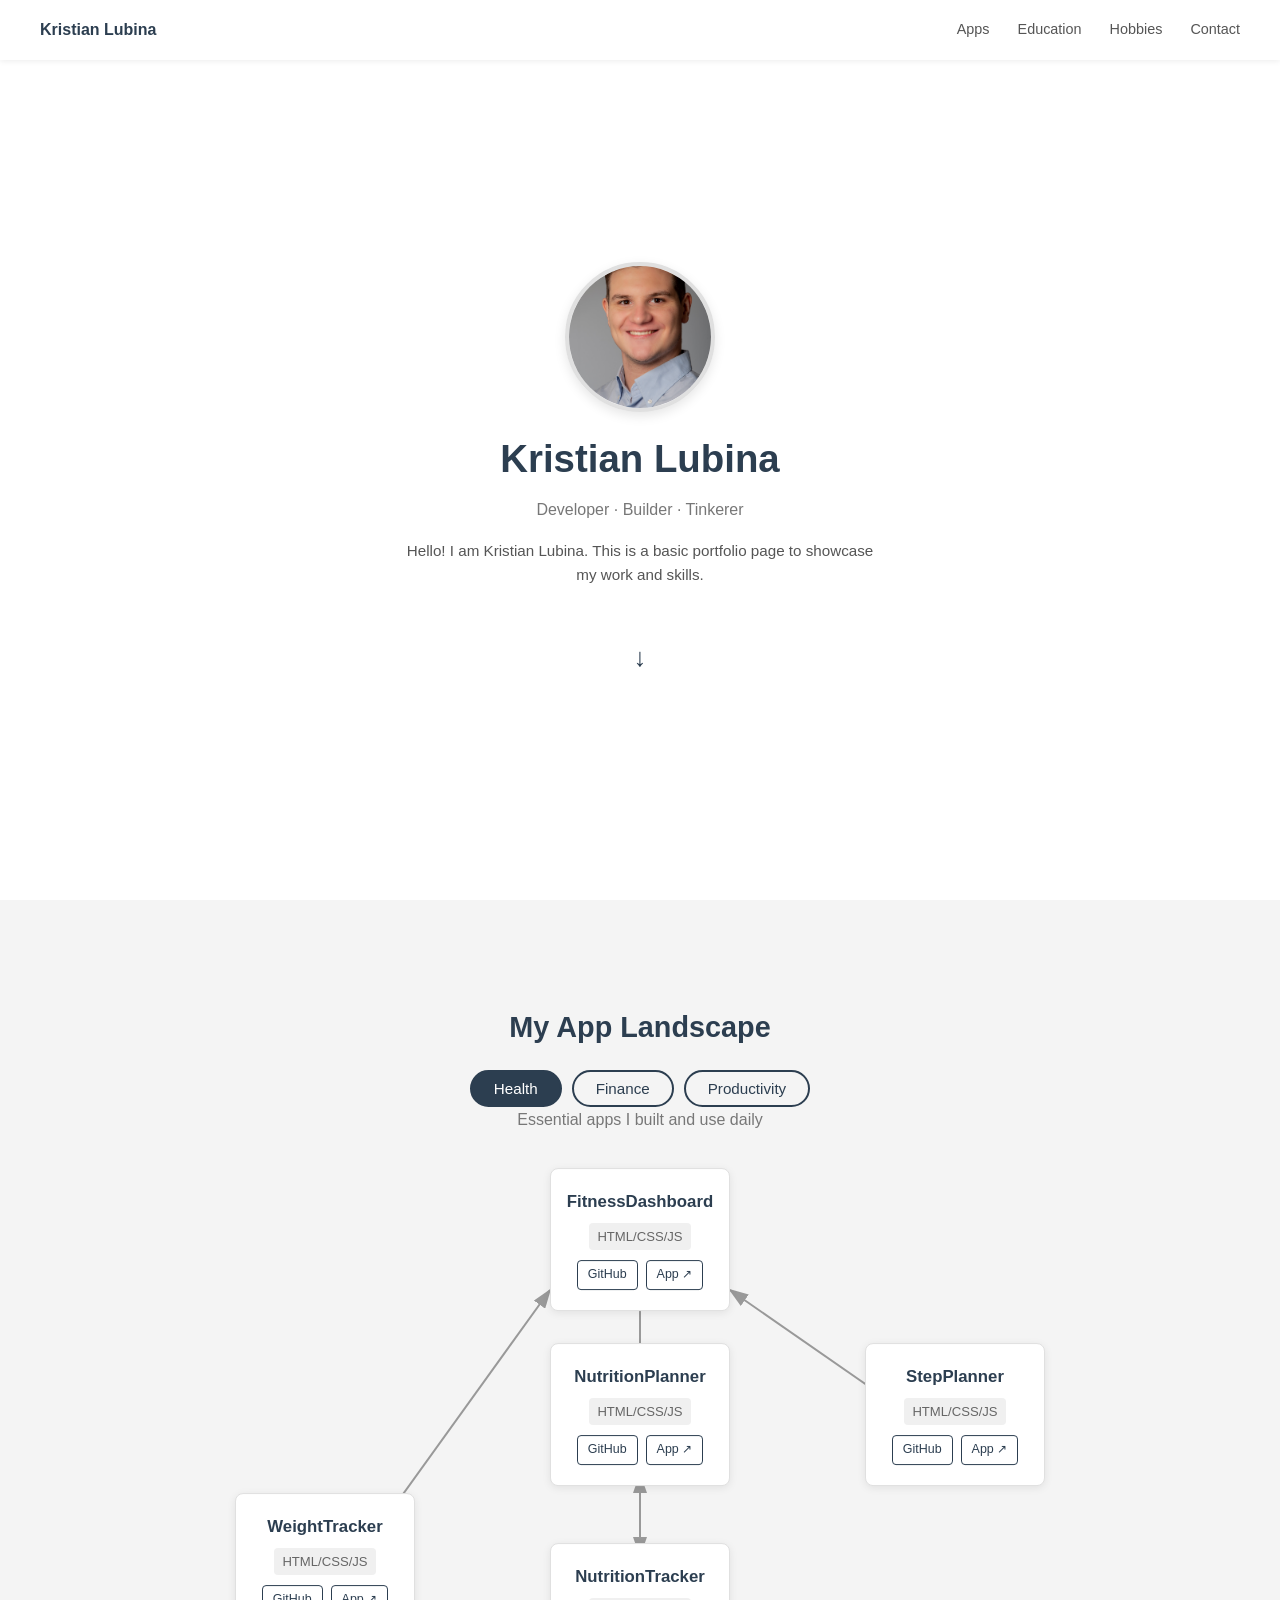
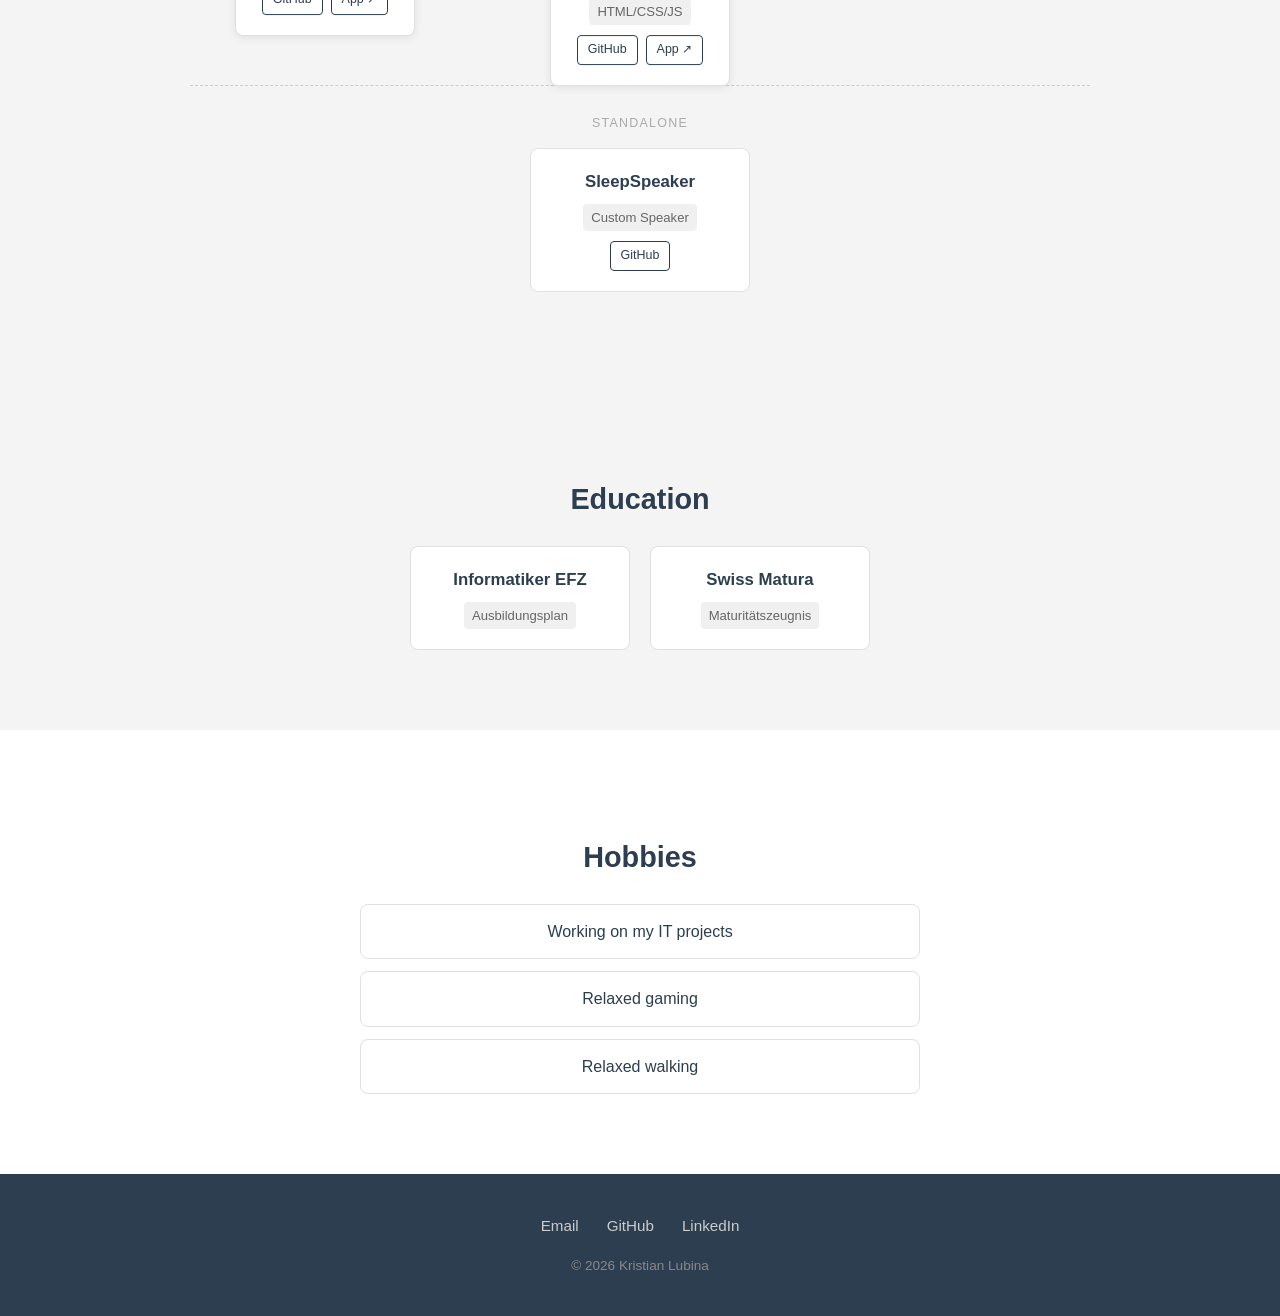
==== commit 4395c481: "Add Hobbies section and styles Add a new Hobbies section to the site: insert a nav link to #hobbies " ====
--- a/index.html
+++ b/index.html
@@ -17,6 +17,7 @@
         <div class="nav-links">
             <a href="#apps">Apps</a>
             <a href="#education">Education</a>
+            <a href="#hobbies">Hobbies</a>
             <a href="#contact">Contact</a>
         </div>
     </nav>
@@ -182,6 +183,18 @@
         </div>
     </section>
 
+    <!-- Hobbies Section -->
+    <section class="section section-alt" id="hobbies">
+        <div class="section-inner">
+            <h2>Hobbies</h2>
+            <ul class="hobbies-list">
+                <li>Working on my IT projects</li>
+                <li>Relaxed gaming</li>
+                <li>Relaxed walking</li>
+            </ul>
+        </div>
+    </section>
+
     <!-- Footer -->
     <footer class="footer" id="contact">
         <div class="footer-inner">
--- a/style.css
+++ b/style.css
@@ -155,6 +155,23 @@
   color: #777;
   margin-top: 0;
   margin-bottom: 0;
+}
+
+.hobbies-list {
+  list-style: none;
+  padding: 0;
+  margin: 24px auto 0;
+  max-width: 560px;
+  display: grid;
+  gap: 12px;
+}
+
+.hobbies-list li {
+  background: #fff;
+  border: 1px solid #e0e0e0;
+  border-radius: 8px;
+  padding: 14px 16px;
+  color: #2c3e50;
 }
 
 /* =====================
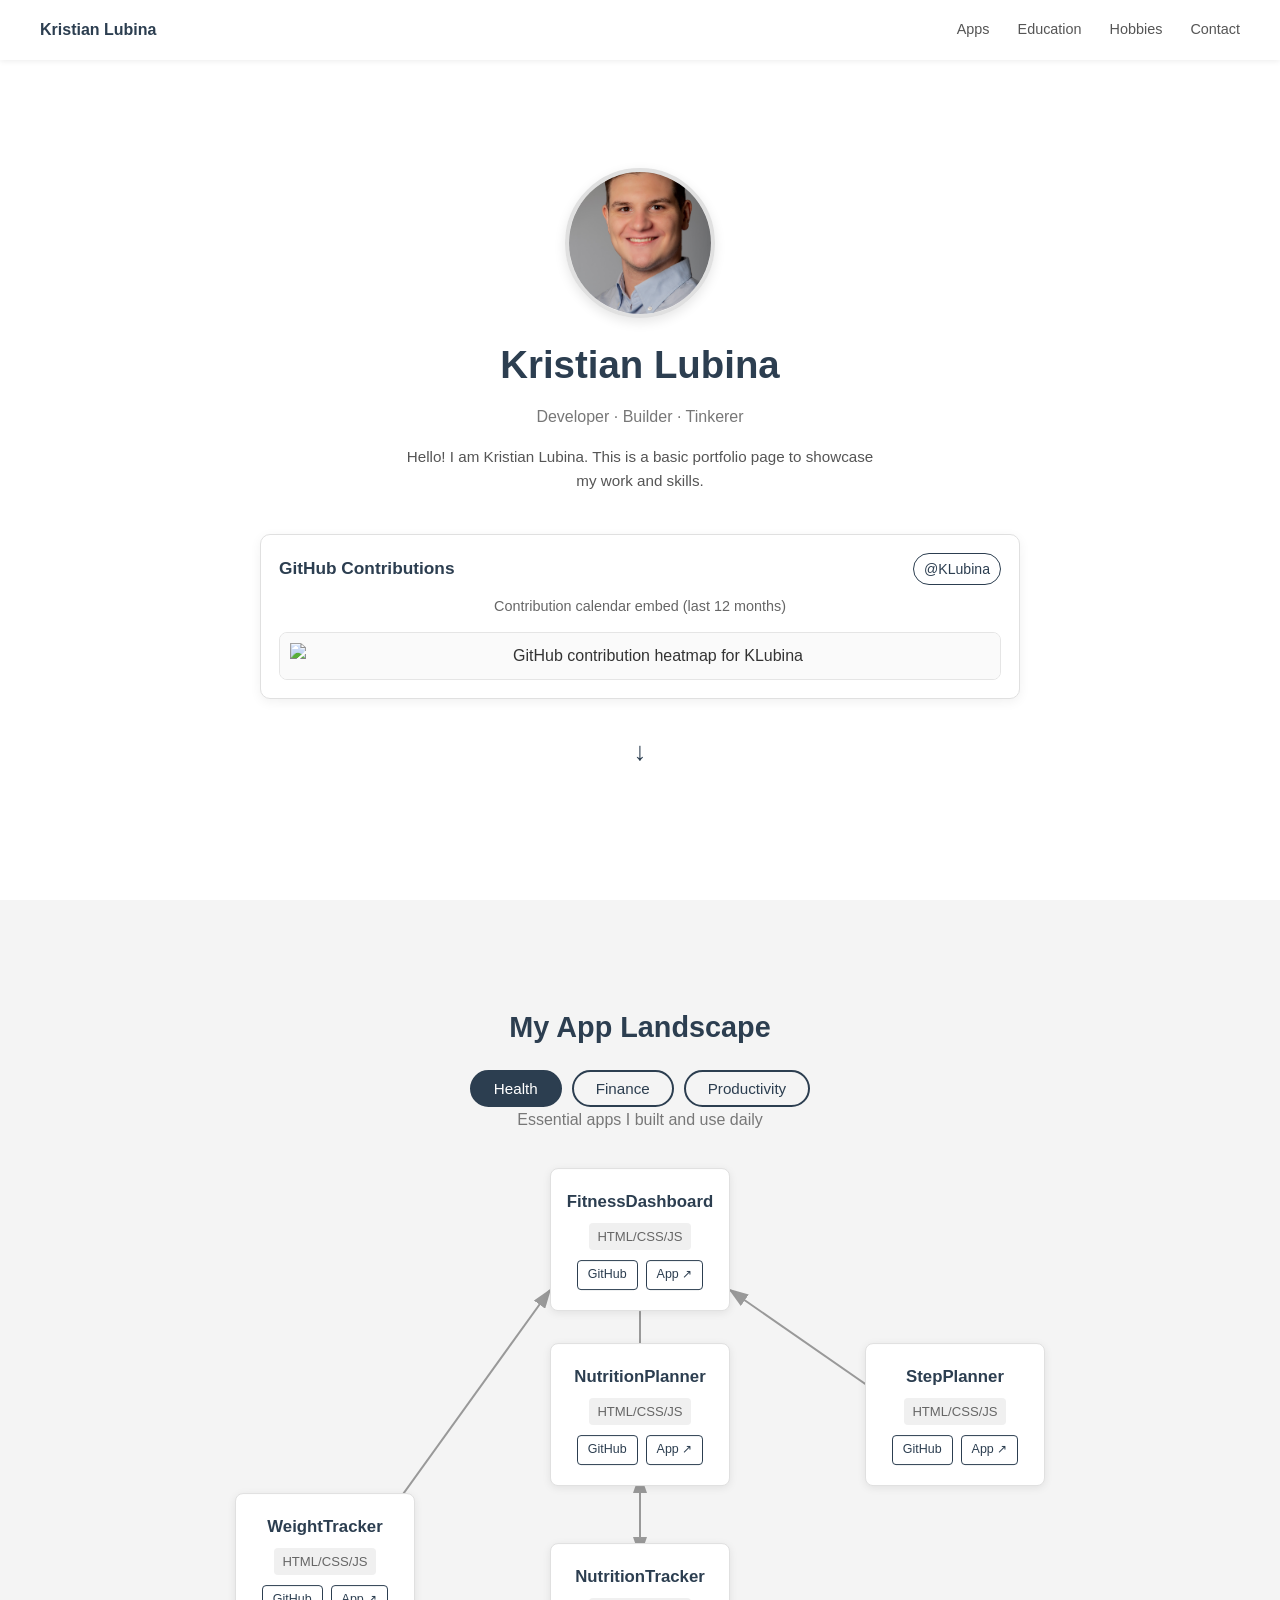
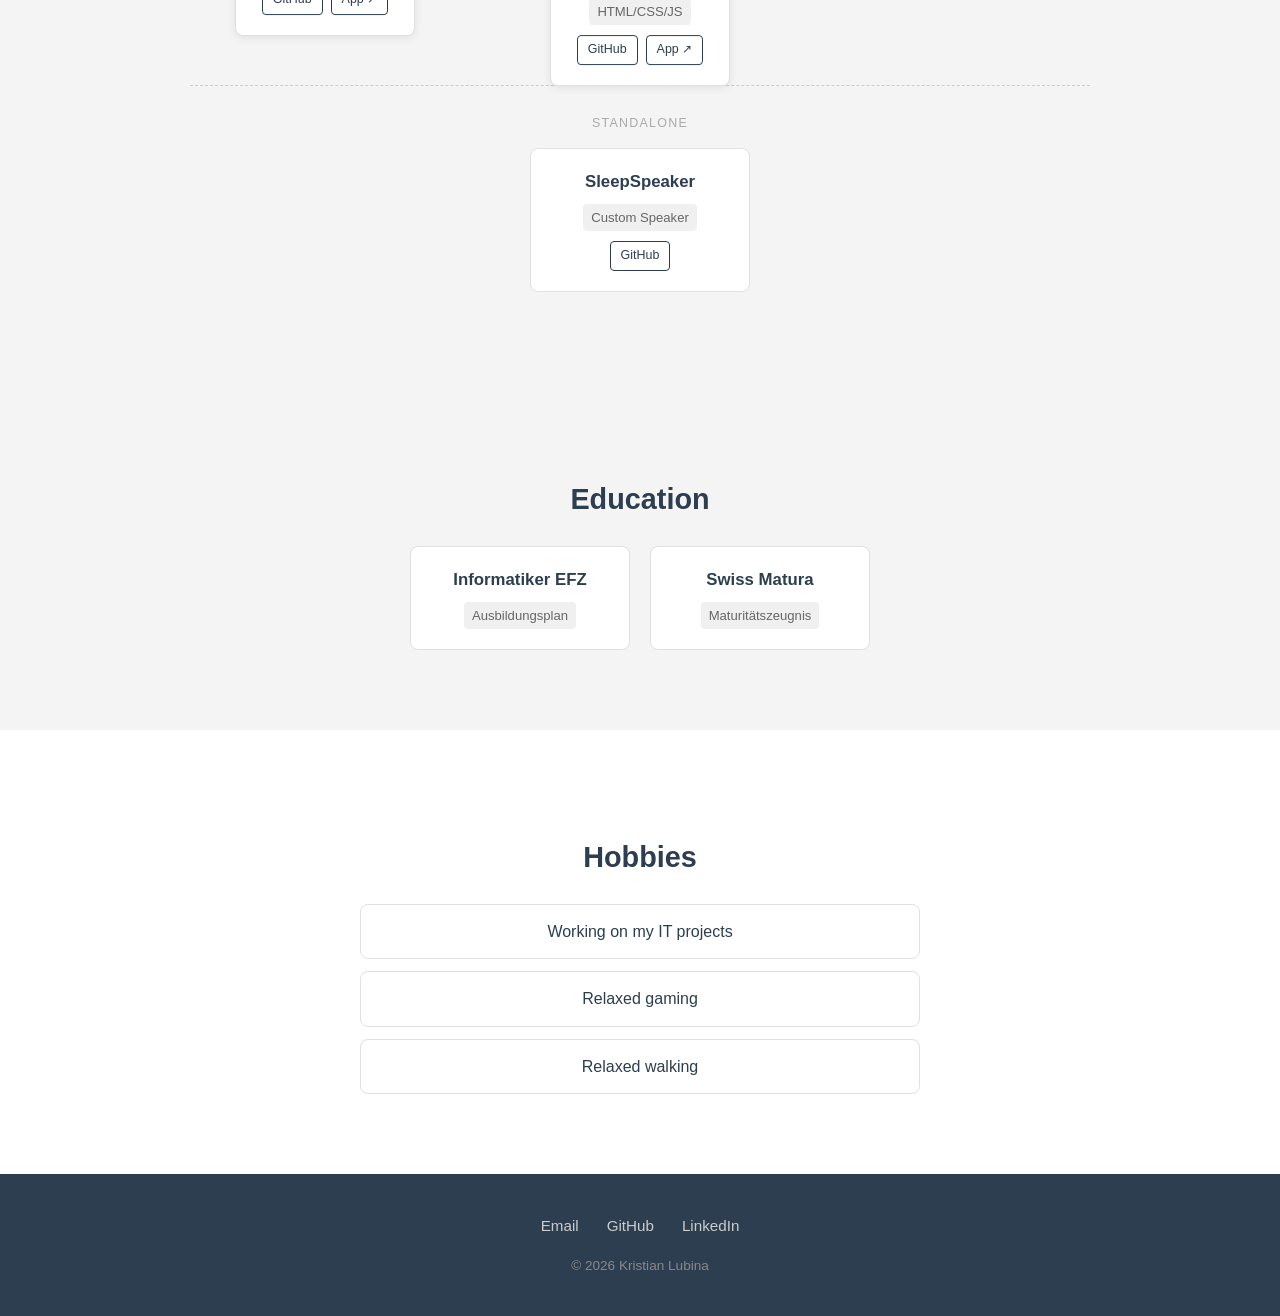
==== commit 479d93cc: "Add GitHub contributions card to hero Insert a GitHub contributions card into the hero section to sh" ====
--- a/index.html
+++ b/index.html
@@ -29,6 +29,19 @@
         <p class="hero-tagline">Developer · Builder · Tinkerer</p>
         <p class="hero-about">Hello! I am Kristian Lubina. This is a basic portfolio page to showcase my work and
             skills.</p>
+
+        <div class="github-activity-card" aria-live="polite">
+            <div class="github-activity-head">
+                <h2>GitHub Contributions</h2>
+                <a href="https://github.com/KLubina" target="_blank" rel="noopener noreferrer">@KLubina</a>
+            </div>
+            <p class="github-activity-meta">Contribution calendar embed (last 12 months)</p>
+            <div class="github-heatmap-wrap">
+                <img src="https://ghchart.rshah.org/2c3e50/KLubina" alt="GitHub contribution heatmap for KLubina"
+                    class="github-heatmap-img">
+            </div>
+        </div>
+
         <a href="#apps" class="scroll-down" aria-label="Scroll to apps">&#8595;</a>
     </section>
 
@@ -249,6 +262,7 @@
                 buttons[2].classList.add('active');
             }
         }
+
     </script>
 
 </body>
--- a/style.css
+++ b/style.css
@@ -97,6 +97,60 @@
   font-size: 0.95rem;
   max-width: 480px;
   margin: 0 0 40px;
+}
+
+.github-activity-card {
+  width: min(760px, 100%);
+  background: #ffffff;
+  border: 1px solid #e0e0e0;
+  border-radius: 10px;
+  padding: 18px;
+  box-shadow: 0 3px 12px rgba(0, 0, 0, 0.06);
+  margin-bottom: 22px;
+}
+
+.github-activity-head {
+  display: flex;
+  align-items: center;
+  justify-content: space-between;
+  gap: 10px;
+}
+
+.github-activity-head h2 {
+  margin: 0;
+  font-size: 1.08rem;
+  color: #2c3e50;
+}
+
+.github-activity-head a {
+  font-size: 0.88rem;
+  color: #2c3e50;
+  text-decoration: none;
+  border: 1px solid #2c3e50;
+  border-radius: 999px;
+  padding: 4px 10px;
+}
+
+.github-activity-meta {
+  margin: 10px 0 14px;
+  font-size: 0.9rem;
+  color: #666;
+}
+
+.github-heatmap-wrap {
+  width: 100%;
+  overflow-x: auto;
+  border: 1px solid #e5e5e5;
+  border-radius: 8px;
+  padding: 10px;
+  background: #fafafa;
+}
+
+.github-heatmap-img {
+  display: block;
+  min-width: 720px;
+  width: 100%;
+  height: auto;
 }
 
 .profile-img {
@@ -426,6 +480,19 @@
     font-size: 1.8rem;
   }
 
+  .github-activity-card {
+    padding: 14px;
+  }
+
+  .github-activity-head {
+    flex-direction: column;
+    align-items: flex-start;
+  }
+
+  .github-heatmap-wrap {
+    padding: 8px;
+  }
+
   .app-network-map {
     height: auto;
     display: flex;
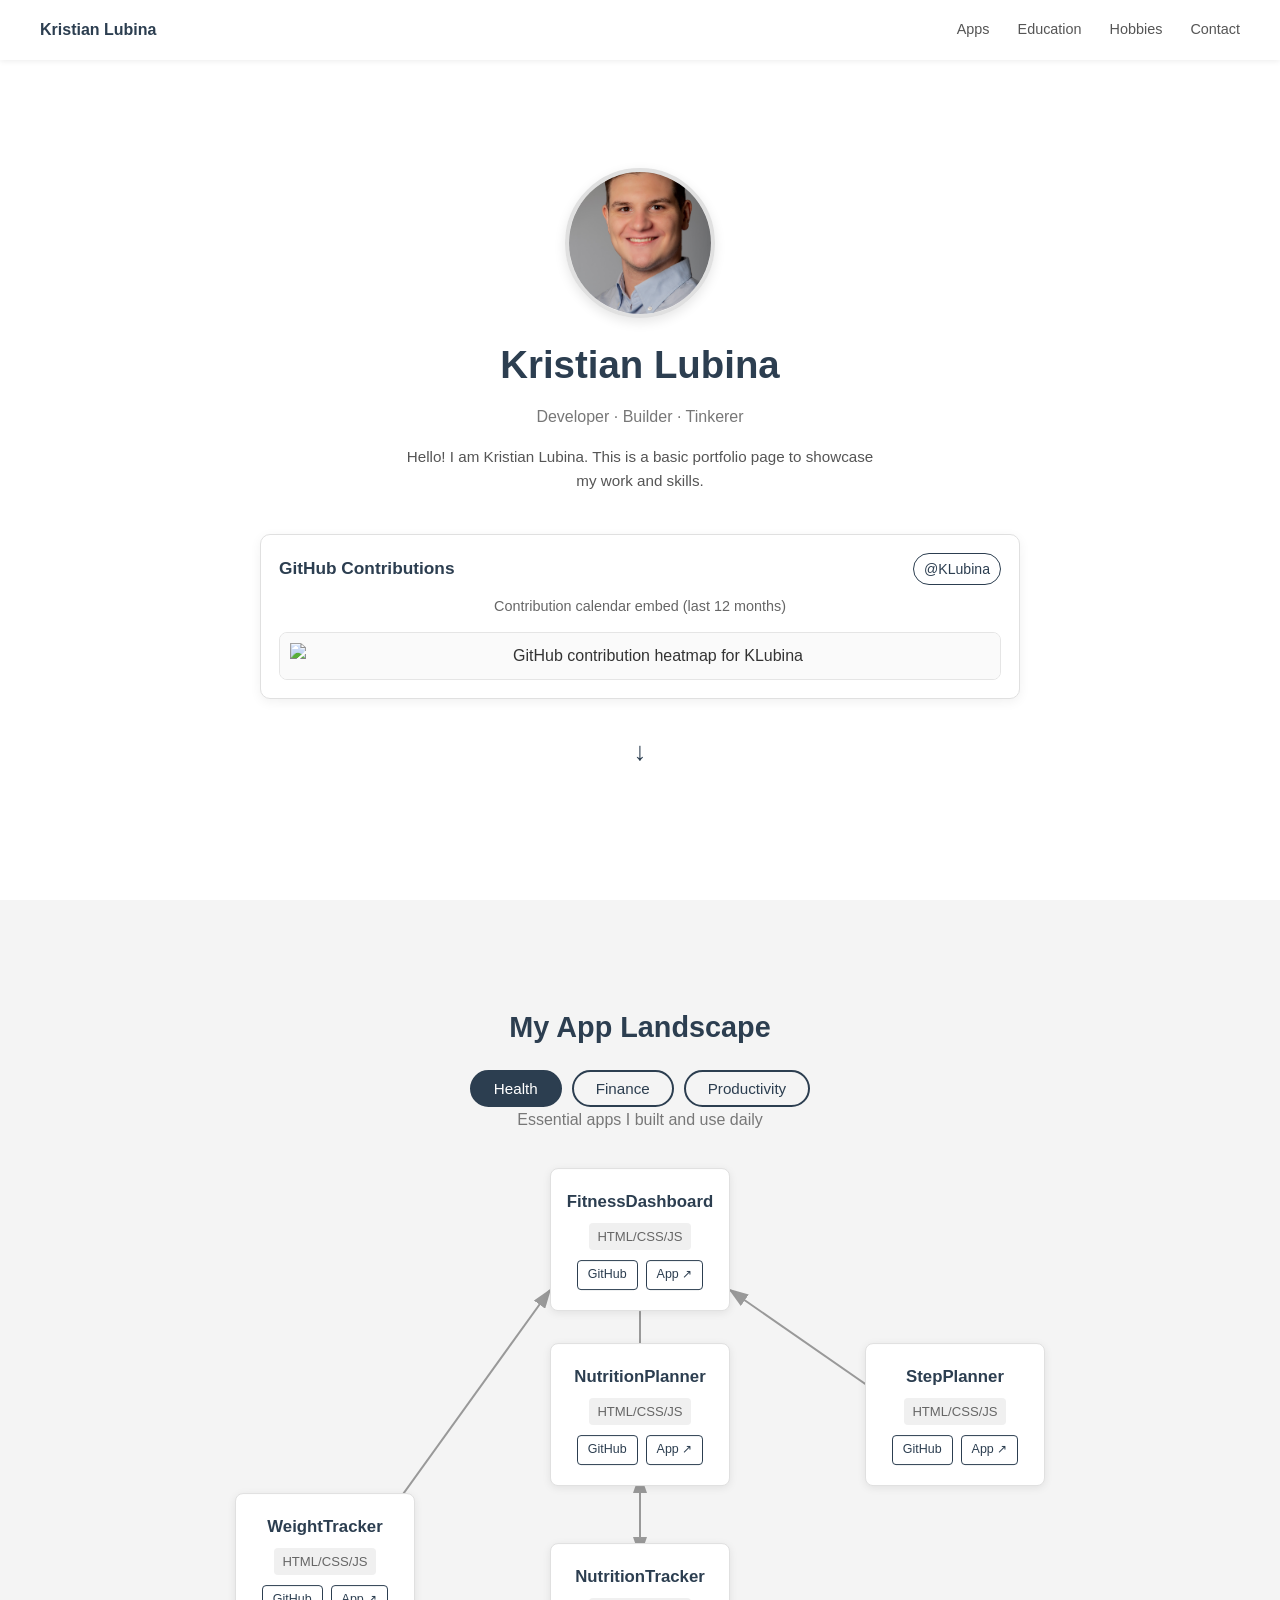
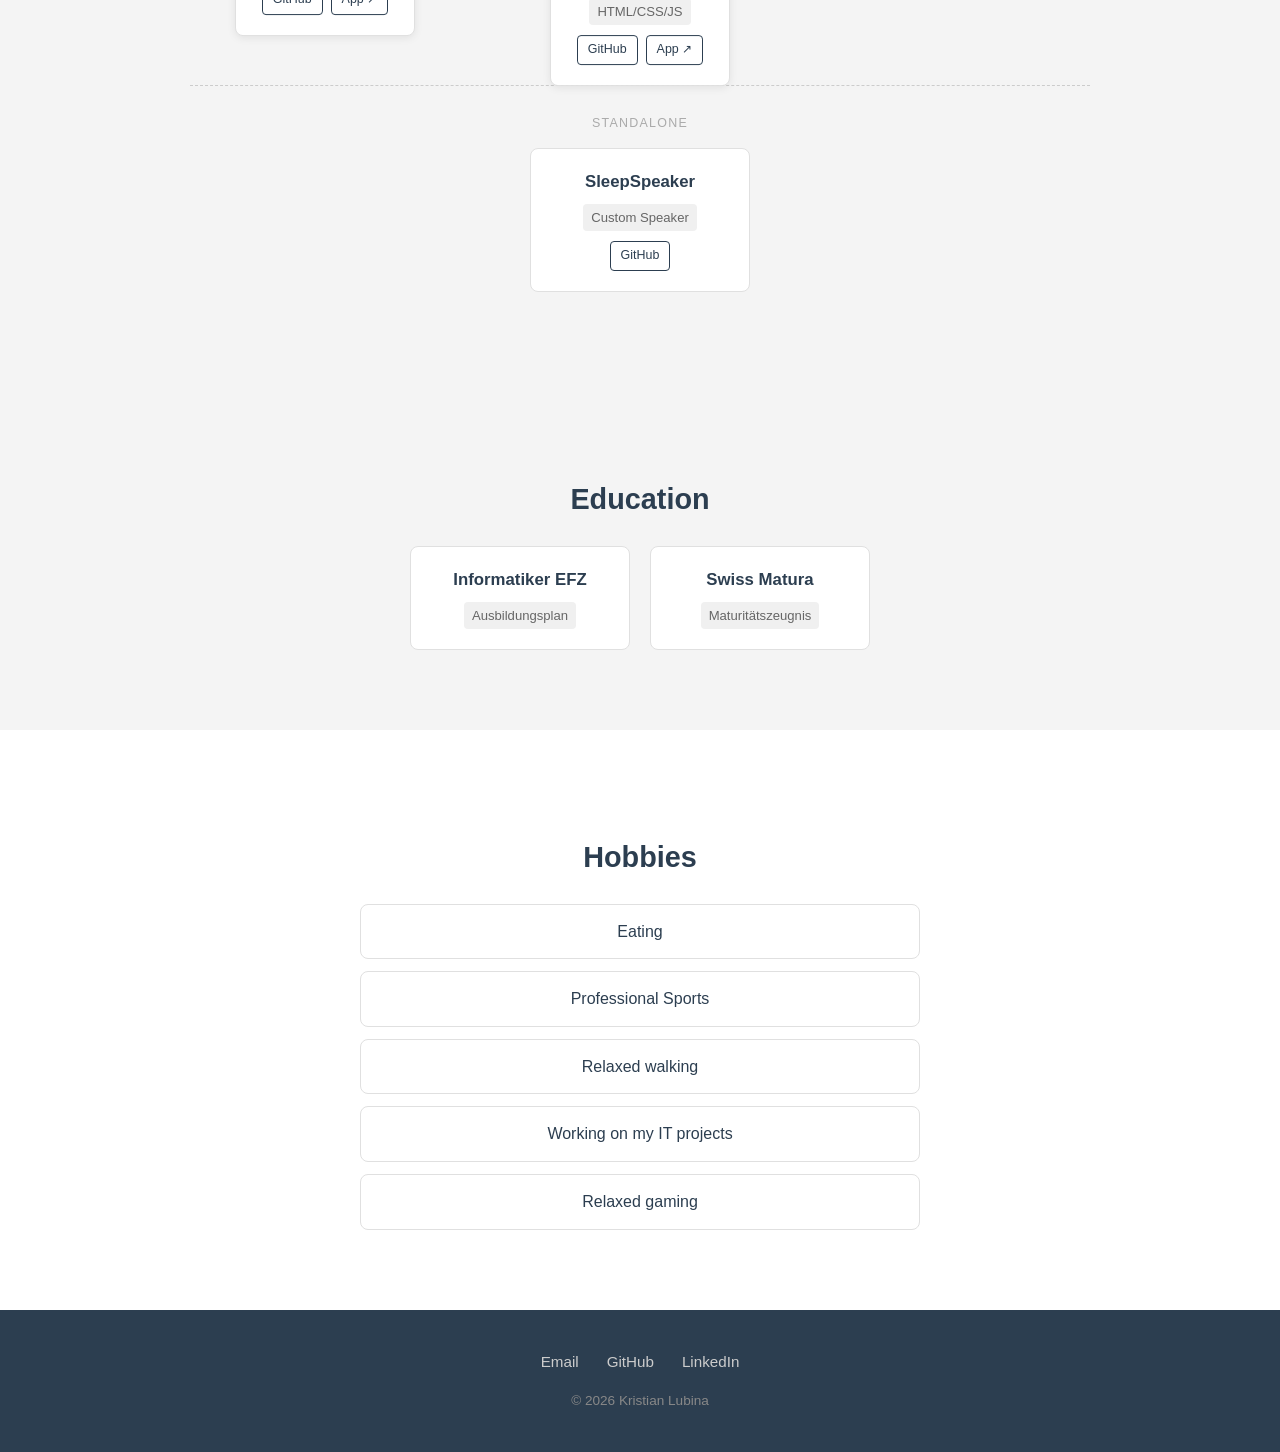
==== commit 0d9e1a2b: "reorganize hobbies" ====
--- a/index.html
+++ b/index.html
@@ -201,9 +201,11 @@
         <div class="section-inner">
             <h2>Hobbies</h2>
             <ul class="hobbies-list">
+                <li>Eating</li>
+                <li>Professional Sports</li>
+                <li>Relaxed walking</li>
                 <li>Working on my IT projects</li>
                 <li>Relaxed gaming</li>
-                <li>Relaxed walking</li>
             </ul>
         </div>
     </section>
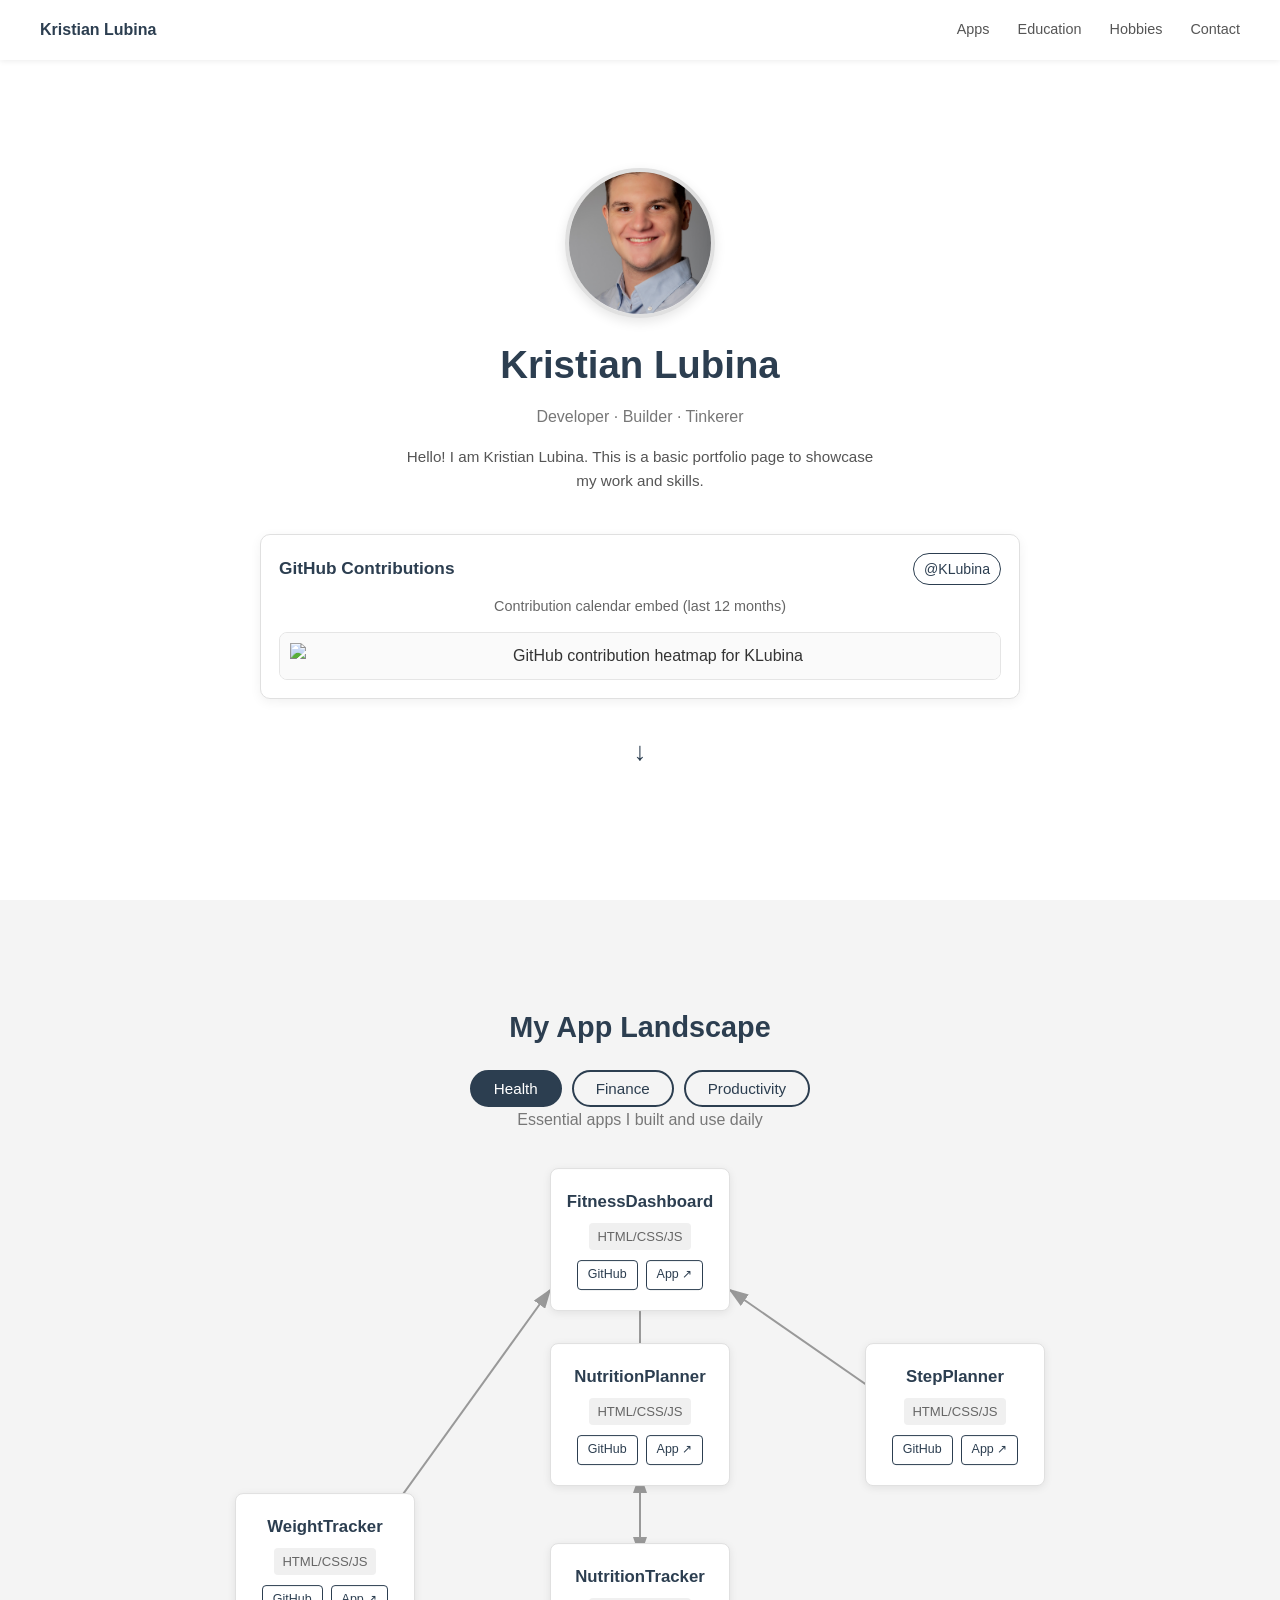
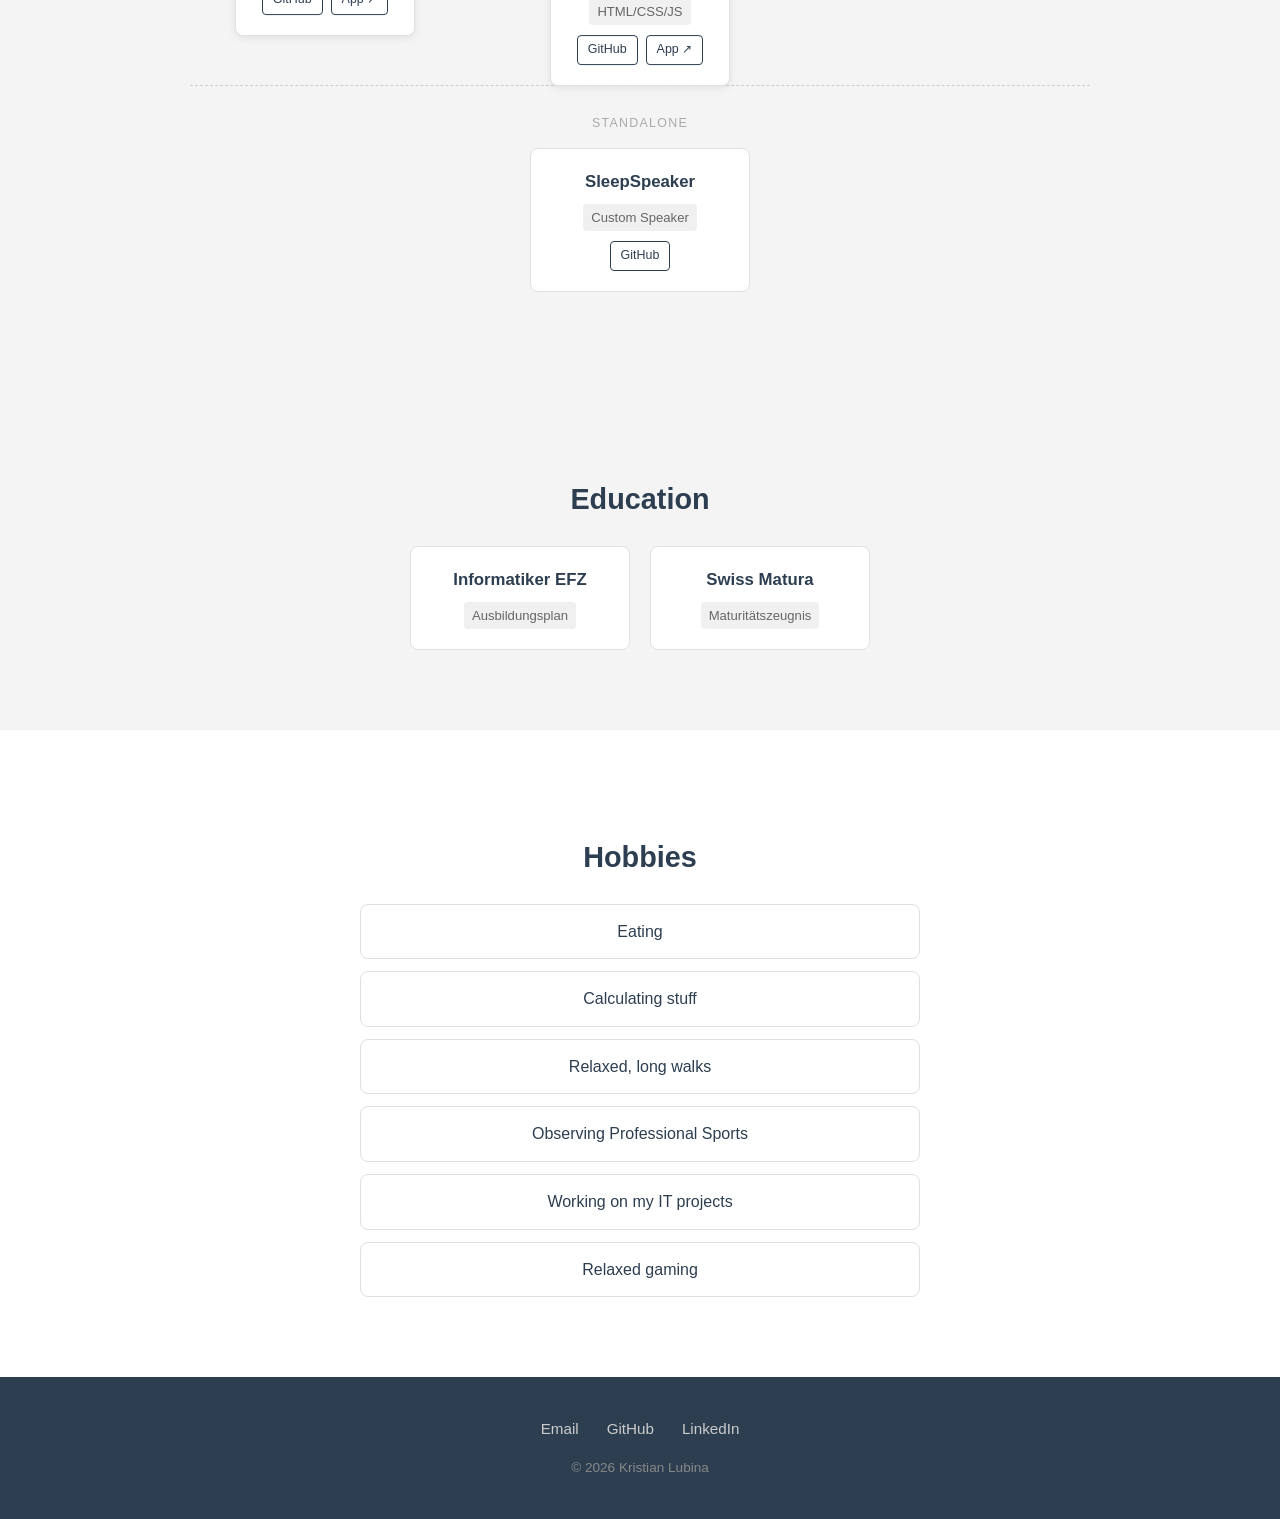
==== commit 64d6cae7: "Update index.html" ====
--- a/index.html
+++ b/index.html
@@ -202,8 +202,9 @@
             <h2>Hobbies</h2>
             <ul class="hobbies-list">
                 <li>Eating</li>
-                <li>Professional Sports</li>
-                <li>Relaxed walking</li>
+                <li>Calculating stuff</li>
+                <li>Relaxed, long walks</li>
+                <li>Observing Professional Sports</li>
                 <li>Working on my IT projects</li>
                 <li>Relaxed gaming</li>
             </ul>
